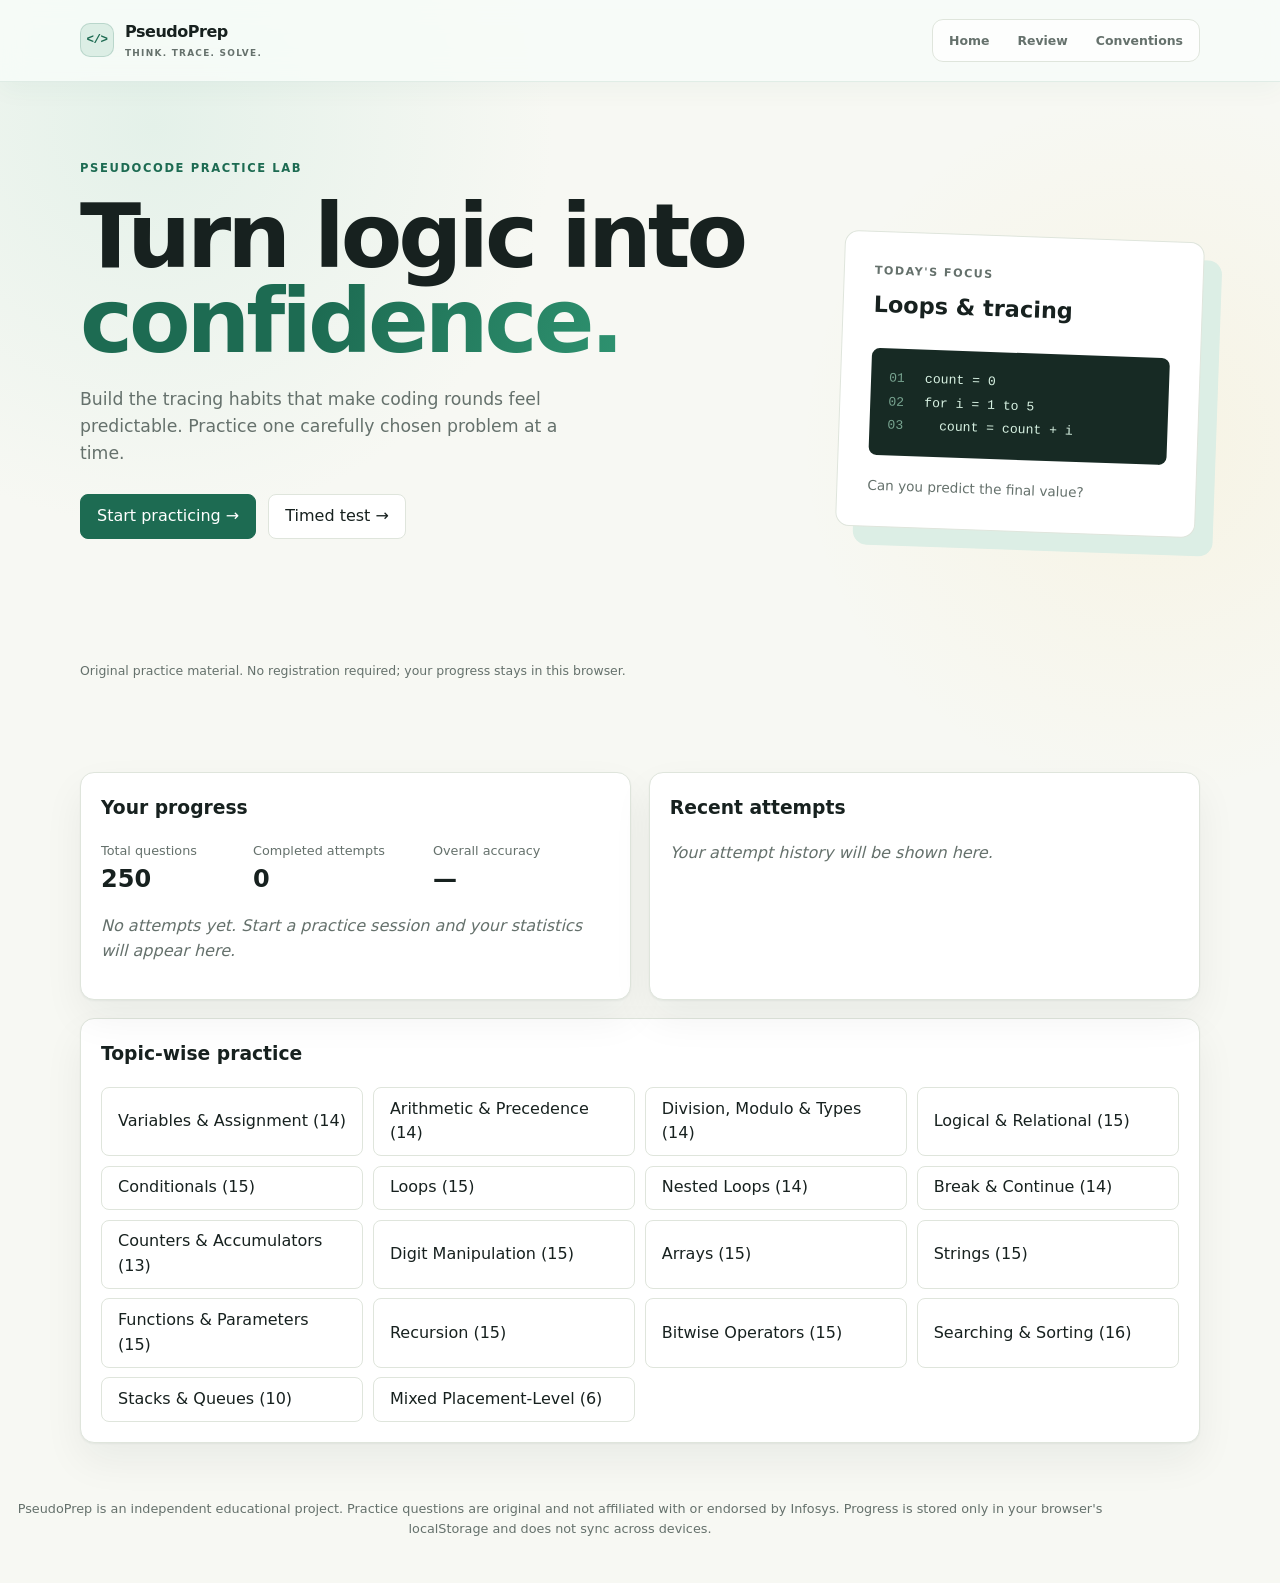
==== index.html @ f8f05172 "Add second 200-question bank Load the second bank alongside the original question set and validate b" ====
<!DOCTYPE html>
<html lang="en">
<head>
<meta charset="UTF-8">
<meta name="viewport" content="width=device-width, initial-scale=1.0">
<meta name="description" content="PseudoPrep — practise and trace pseudocode questions for placement assessments. Independent educational project, not affiliated with any company.">
<title>PseudoPrep — Think. Trace. Solve.</title>
<link rel="stylesheet" href="style.css">
</head>
<body>
<header class="site-header">
  <a class="brand" href="#" data-nav="home" aria-label="PseudoPrep home">
    <span class="brand-mark">&lt;/&gt;</span>
    <span>PseudoPrep<small>Think. Trace. Solve.</small></span>
  </a>
  <nav aria-label="Primary">
    <button class="btn ghost" data-nav="home">Home</button>
    <button class="btn ghost" data-nav="review">Review</button>
    <button class="btn ghost" data-nav="conventions">Conventions</button>
  </nav>
</header>

<main id="app">

  <!-- ================= HOME ================= -->
  <section id="view-home" class="view" aria-labelledby="home-heading">
    <h2 id="home-heading" class="visually-hidden">Dashboard</h2>
    <div class="hero">
      <div class="hero-copy">
        <p class="eyebrow">Pseudocode practice lab</p>
        <h2>Turn logic into<br><span>confidence.</span></h2>
        <p>Build the tracing habits that make coding rounds feel predictable. Practice one carefully chosen problem at a time.</p>
      </div>
      <div class="hero-actions">
        <button class="btn primary" data-action="go-setup" data-mode="practice">Start practicing <span aria-hidden="true">→</span></button>
        <button class="btn" data-action="go-setup" data-mode="timed">Timed test <span aria-hidden="true">→</span></button>
      </div>
      <div class="hero-card" aria-label="Today's practice summary">
        <span class="card-label">TODAY'S FOCUS</span>
        <strong>Loops &amp; tracing</strong>
        <pre><span>01</span> count = 0
<span>02</span> for i = 1 to 5
<span>03</span>   count = count + i</pre>
        <p>Can you predict the final value?</p>
      </div>
      <p class="disclaimer">Original practice material. No registration required; your progress stays in this browser.</p>
    </div>

    <div id="continueBox" class="card continue" hidden>
      <h3>Unfinished session</h3>
      <p id="continueInfo"></p>
      <div class="row">
        <button class="btn primary" data-action="continue-session">Continue</button>
        <button class="btn ghost danger" data-action="discard-session">Discard</button>
      </div>
    </div>

    <div class="grid-2">
      <div class="card">
        <h3>Your progress</h3>
        <dl class="stats" id="statsList">
          <div><dt>Total questions</dt><dd id="statTotal">—</dd></div>
          <div><dt>Completed attempts</dt><dd id="statAttempts">—</dd></div>
          <div><dt>Overall accuracy</dt><dd id="statAccuracy">—</dd></div>
        </dl>
        <div id="emptyStats" class="empty-note">
          <p>No attempts yet. Start a practice session and your statistics will appear here.</p>
        </div>
        <div id="weakTopicsBox" hidden>
          <h4>Weakest topics <span class="muted">(min. 3 answered)</span></h4>
          <ul id="weakTopics" class="weak-list"></ul>
        </div>
      </div>
      <div class="card">
        <h3>Recent attempts</h3>
        <ul id="historyList" class="history"></ul>
        <p id="emptyHistory" class="empty-note">Your attempt history will be shown here.</p>
        <button class="btn ghost danger" data-action="reset-progress" hidden id="resetBtn">Reset all progress…</button>
      </div>
    </div>

    <div class="card">
      <h3>Topic-wise practice</h3>
      <div id="topicGrid" class="topic-grid"></div>
    </div>
  </section>

  <!-- ================= SETUP ================= -->
  <section id="view-setup" class="view" aria-labelledby="setup-heading" hidden>
    <h2 id="setup-heading">Configure session</h2>
    <form id="setupForm" class="card setup-form" novalidate>
      <div class="field">
        <label for="cfgTopic">Topic</label>
        <select id="cfgTopic" multiple size="6" aria-describedby="topicHint"></select>
        <p id="topicHint" class="field-hint">Select one or more topics. Hold Ctrl (Windows) or Command (Mac) to select multiple.</p>
      </div>
      <div class="field">
        <label for="cfgDifficulty">Difficulty</label>
        <select id="cfgDifficulty">
          <option value="all">All levels</option>
          <option value="Beginner">Beginner</option>
          <option value="Intermediate">Intermediate</option>
          <option value="Advanced">Advanced</option>
        </select>
      </div>
      <div class="field">
        <label for="cfgMode">Mode</label>
        <select id="cfgMode">
          <option value="practice">Practice (untimed)</option>
          <option value="timed">Timed test</option>
        </select>
      </div>
      <fieldset class="field">
        <legend>Number of questions</legend>
        <div id="countRadios" class="radio-row"></div>
      </fieldset>
      <div class="field checkbox">
        <input type="checkbox" id="cfgRandomize" checked>
        <label for="cfgRandomize">Randomize question order</label>
      </div>
      <div class="field checkbox">
        <input type="checkbox" id="cfgNegative">
        <label for="cfgNegative">Negative marking (−0.25 per wrong answer)</label>
      </div>
      <p id="availableInfo" class="muted" aria-live="polite"></p>
      <p id="setupError" class="error-text" role="alert" hidden></p>
      <div class="row">
        <button type="submit" class="btn primary">Start session</button>
        <button type="button" class="btn ghost" data-nav="home">Cancel</button>
      </div>
    </form>
  </section>

  <!-- ================= QUIZ ================= -->
  <section id="view-quiz" class="view" aria-labelledby="quiz-heading" hidden>
    <div class="quiz-head">
      <h2 id="quiz-heading">Question <span id="qNum">1</span> of <span id="qTotal">—</span></h2>
      <p id="quizMeta" class="muted"></p>
      <div class="progress" role="progressbar" aria-labelledby="progressLabel" aria-valuemin="0" aria-valuemax="100" aria-valuenow="0" id="progressBar">
        <span id="progressLabel" class="visually-hidden">Questions answered</span>
        <div class="progress-fill" id="progressFill"></div>
      </div>
    </div>

    <div class="quiz-layout">
      <div class="quiz-main card">
        <div class="q-top">
          <span class="chip" id="qDifficulty"></span>
          <span class="chip ghost-chip" id="qTopic"></span>
          <button class="btn ghost small" id="markBtn" aria-pressed="false">☆ Mark for review</button>
          <button class="btn ghost small" id="bookmarkBtn" aria-pressed="false">Bookmark</button>
        </div>
        <p id="qPrompt" class="q-prompt"></p>
        <pre id="qCode" class="code" tabindex="0" aria-label="Pseudocode (scrollable)"></pre>
        <fieldset>
          <legend class="visually-hidden">Answer options</legend>
          <div id="options" class="options"></div>
        </fieldset>
        <div class="q-actions">
          <button class="btn ghost" id="prevBtn">← Previous</button>
          <button class="btn ghost" id="clearBtn">Clear answer</button>
          <button class="btn" id="nextBtn">Next →</button>
        </div>
      </div>
      <aside class="quiz-side card" aria-label="Question navigation">
        <h3>Questions</h3>
        <div id="palette" class="palette"></div>
        <div class="palette-legend">
          <span><i class="dot answered"></i>Answered</span>
          <span><i class="dot unanswered"></i>Unanswered</span>
          <span><i class="dot marked"></i>Marked</span>
          <span><i class="dot current"></i>Current</span>
        </div>
        <p id="timerBox" class="timer" aria-live="off" hidden>Time left: <strong id="timerText">--:--</strong></p>
        <button class="btn primary wide" id="submitBtn">Submit test</button>
      </aside>
    </div>
  </section>

  <!-- ================= RESULTS ================= -->
  <section id="view-results" class="view" aria-labelledby="results-heading" hidden>
    <h2 id="results-heading">Results</h2>
    <div id="resultsSummary" class="stat-cards"></div>
    <div class="grid-2">
      <div class="card"><h3>Topic-wise performance</h3><ul id="topicPerf" class="perf"></ul></div>
      <div class="card"><h3>Difficulty-wise performance</h3><ul id="diffPerf" class="perf"></ul></div>
    </div>
    <h3>Question-by-question review</h3>
    <div id="resultsReview"></div>
    <div class="row">
      <button class="btn primary" id="retryIncorrectBtn">Retry incorrect questions</button>
      <button class="btn" data-action="go-setup" data-mode="practice">Start a new test</button>
      <button class="btn ghost" data-nav="home">Back to dashboard</button>
    </div>
  </section>

  <!-- ================= REVIEW ================= -->
  <section id="view-review" class="view" aria-labelledby="review-heading" hidden>
    <h2 id="review-heading">Review &amp; Revision</h2>
    <form class="card review-filters" id="reviewFilters">
      <div class="field">
        <label for="rvTopic">Topic</label>
        <select id="rvTopic"></select>
      </div>
      <div class="field">
        <label for="rvDifficulty">Difficulty</label>
        <select id="rvDifficulty">
          <option value="all">All levels</option>
          <option value="Beginner">Beginner</option>
          <option value="Intermediate">Intermediate</option>
          <option value="Advanced">Advanced</option>
        </select>
      </div>
      <div class="field">
        <label for="rvCategory">Show</label>
        <select id="rvCategory">
          <option value="all">All questions</option>
          <option value="incorrect">Previously incorrect</option>
          <option value="bookmarked">Bookmarked</option>
          <option value="mastered">Mastered</option>
          <option value="unmastered">Not yet mastered</option>
        </select>
      </div>
    </form>
    <p id="reviewCount" class="muted" aria-live="polite"></p>
    <div id="reviewList"></div>
    <button class="btn primary" id="practiseIncorrectBtn">Practise previously incorrect questions</button>
  </section>

  <!-- ================= CONVENTIONS ================= -->
  <section id="view-conventions" class="view" aria-labelledby="conv-heading" hidden>
    <h2 id="conv-heading">Pseudocode conventions used on this site</h2>
    <div class="card conv-list">
      <ul>
        <li>Statements execute in order; assignments happen when reached.</li>
        <li><code>FOR i = a TO b</code> is <strong>inclusive</strong> of both <code>a</code> and <code>b</code>, stepping by 1. <code>STEP -1</code> steps down by 1.</li>
        <li><code>/</code> between integers is <strong>integer division truncating toward zero</strong> (e.g. <code>7 / 2 = 3</code>).</li>
        <li><code>MOD</code> is the remainder after integer division (e.g. <code>17 MOD 5 = 2</code>); questions using negatives state the convention in the prompt.</li>
        <li><code>AND</code>, <code>OR</code>, <code>NOT</code> follow standard Boolean logic and <strong>short-circuit</strong>: the right side is not evaluated if the left side already decides the result.</li>
        <li><code>BREAK</code> exits the innermost loop; <code>CONTINUE</code> jumps to the next iteration of the innermost loop.</li>
        <li>Arrays and strings are <strong>0-indexed</strong> unless the question explicitly says otherwise.</li>
        <li>Functions receive arguments <strong>by value</strong> (changes to parameters don't affect the caller's variables) and return a single value via <code>RETURN</code>.</li>
        <li>Recursion questions always show the base case explicitly.</li>
        <li><code>PRINT x</code> outputs the value of x; multiple prints appear in output order.</li>
      </ul>
      <p class="muted">Students trace the pseudocode manually — this site does not execute pseudocode. All questions are original practice material and are not affiliated with or endorsed by Infosys.</p>
    </div>
  </section>
</main>

<footer class="site-footer">
  <p>PseudoPrep is an independent educational project. Practice questions are original and not affiliated with or endorsed by Infosys. Progress is stored only in your browser's localStorage and does not sync across devices.</p>
</footer>

<!-- Confirm submit dialog -->
<dialog id="submitDialog" aria-labelledby="submitDialogTitle">
  <h2 id="submitDialogTitle">Submit test?</h2>
  <p id="submitDialogInfo"></p>
  <div class="row dialog-actions">
    <button class="btn primary" id="confirmSubmitBtn">Submit</button>
    <button class="btn ghost" id="cancelSubmitBtn">Keep working</button>
  </div>
</dialog>

<!-- Reset progress dialog -->
<dialog id="resetDialog" aria-labelledby="resetDialogTitle">
  <h2 id="resetDialogTitle">Reset all progress?</h2>
  <p>This deletes attempt history, bookmarks, mastered questions and any saved session. It cannot be undone.</p>
  <div class="row dialog-actions">
    <button class="btn danger" id="confirmResetBtn">Delete everything</button>
    <button class="btn ghost" id="cancelResetBtn">Cancel</button>
  </div>
</dialog>

<div id="toast" class="toast" role="status" aria-live="polite" hidden></div>

<script src="questions.js"></script>
<script src="questions2.js"></script>
<script src="script.js"></script>
</body>
</html>
---- style.css ----
/* ============ PseudoPrep styles ============ */
:root {
  --bg: #f6f7fb;
  --surface: #ffffff;
  --text: #17233d;          /* deep navy */
  --text-muted: #5a6478;
  --border: #e2e5ee;
  --accent: #3b4fc0;        /* restrained indigo */
  --accent-strong: #2f3ea3;
  --accent-soft: #eceffb;
  --correct: #1a7f4e;
  --correct-bg: #e6f4ec;
  --incorrect: #b3323c;
  --incorrect-bg: #fbebeb;
  --marked: #a3690a;
  --marked-bg: #fdf3e0;
  --code-bg: #f1f3f9;
  --shadow: 0 1px 2px rgba(23,35,61,.06), 0 8px 24px rgba(23,35,61,.05);
  --radius: 12px;
}
[data-theme="dark"] {
  --bg: #12151d;
  --surface: #1b202c;
  --text: #e6e9f2;
  --text-muted: #9aa3b8;
  --border: #2c3345;
  --accent: #8d9cf0;
  --accent-strong: #aab6f5;
  --accent-soft: #252d42;
  --correct: #5ecb93;
  --correct-bg: #1c3028;
  --incorrect: #ef8b93;
  --incorrect-bg: #37222a;
  --marked: #e0b25e;
  --marked-bg: #33291a;
  --code-bg: #171c28;
  --shadow: 0 1px 2px rgba(0,0,0,.4), 0 8px 24px rgba(0,0,0,.3);
}

* { box-sizing: border-box; }
html { scroll-behavior: smooth; }
body {
  margin: 0;
  font-family: system-ui, -apple-system, "Segoe UI", Roboto, Helvetica, Arial, sans-serif;
  background: var(--bg);
  color: var(--text);
  line-height: 1.55;
  -webkit-font-smoothing: antialiased;
}

/* ---------- header ---------- */
.site-header {
  display: flex; flex-wrap: wrap; gap: .75rem;
  align-items: center; justify-content: space-between;
  padding: .9rem 1.25rem;
  background: var(--surface);
  border-bottom: 1px solid var(--border);
  position: sticky; top: 0; z-index: 10;
}
.brand { display: flex; align-items: center; gap: .6rem; }
.brand h1 { font-size: 1.15rem; margin: 0; letter-spacing: .2px; }
.tagline { margin: 0; font-size: .75rem; color: var(--text-muted); letter-spacing: .12em; text-transform: uppercase; }
.site-header nav { display: flex; gap: .4rem; flex-wrap: wrap; }

/* ---------- layout ---------- */
#app { max-width: 1060px; margin: 0 auto; padding: 1.25rem; }
.card {
  background: var(--surface);
  border: 1px solid var(--border);
  border-radius: var(--radius);
  box-shadow: var(--shadow);
  padding: 1.25rem;
  margin-bottom: 1.1rem;
}
.card h3 { margin-top: 0; }
.grid-2 { display: grid; grid-template-columns: 1fr 1fr; gap: 1.1rem; }
.row { display: flex; gap: .6rem; flex-wrap: wrap; margin-top: .75rem; }

/* ---------- buttons ---------- */
.btn {
  font: inherit; cursor: pointer;
  padding: .55rem 1rem;
  border-radius: 9px;
  border: 1px solid var(--border);
  background: var(--surface);
  color: var(--text);
  transition: background .15s, border-color .15s;
}
.btn:hover { border-color: var(--accent); }
.btn.primary { background: var(--accent); border-color: var(--accent); color: #fff; }
.btn.primary:hover { background: var(--accent-strong); }
[data-theme="dark"] .btn.primary { color: #10131c; }
.btn.ghost { background: transparent; }
.btn.danger { color: var(--incorrect); border-color: var(--incorrect); }
.btn.small { padding: .3rem .6rem; font-size: .82rem; }
.btn.wide { width: 100%; margin-top: .75rem; }
.btn[aria-pressed="true"] { background: var(--accent-soft); border-color: var(--accent); color: var(--accent-strong); }
[data-theme="dark"] .btn[aria-pressed="true"] { color: var(--accent); }

:is(a, button, input, select, [tabindex]):focus-visible {
  outline: 3px solid var(--accent);
  outline-offset: 2px;
}

/* ---------- hero / home ---------- */
.hero h2 { margin-top: 0; font-size: 1.5rem; }
.hero-actions { display: flex; gap: .6rem; flex-wrap: wrap; margin-top: .9rem; }
.disclaimer { font-size: .8rem; color: var(--text-muted); margin-bottom: 0; }
.continue { border-left: 4px solid var(--accent); }
.stats { display: flex; gap: 1.5rem; margin: .6rem 0 0; flex-wrap: wrap; }
.stats div { min-width: 8rem; }
.stats dt { font-size: .8rem; color: var(--text-muted); }
.stats dd { margin: 0; font-size: 1.5rem; font-weight: 700; }
.empty-note { color: var(--text-muted); font-style: italic; }
.weak-list, .history { list-style: none; padding: 0; margin: .5rem 0 0; }
.weak-list li, .history li {
  display: flex; justify-content: space-between; gap: .75rem;
  padding: .45rem 0; border-bottom: 1px dashed var(--border); font-size: .92rem;
}
.history li:last-child { border-bottom: 0; }
.topic-grid { display: grid; grid-template-columns: repeat(auto-fill, minmax(210px, 1fr)); gap: .6rem; }
.topic-btn { text-align: left; }

/* ---------- setup ---------- */
.setup-form .field { margin-bottom: 1rem; }
.setup-form label, .setup-form legend { font-weight: 600; display: block; margin-bottom: .3rem; }
.setup-form select, .setup-form input[type="checkbox"] { font: inherit; }
.setup-form select { width: 100%; max-width: 340px; padding: .5rem; border-radius: 8px; border: 1px solid var(--border); background: var(--surface); color: var(--text); }
.setup-form select[multiple] {
  min-height: 10rem;
  max-width: 520px;
  padding: .35rem;
  color-scheme: light;
  accent-color: var(--accent);
}
.setup-form select[multiple] option {
  padding: .35rem .45rem;
  border-radius: 5px;
  color: var(--text);
  background: var(--surface);
}
.setup-form select[multiple] option:checked {
  color: var(--accent-strong) !important;
  background: var(--accent-soft) !important;
}
.field-hint {
  max-width: 520px;
  margin: .35rem 0 0;
  color: var(--text-muted);
  font-size: .78rem;
}
.radio-row { display: flex; gap: 1rem; flex-wrap: wrap; }
.radio-row label { font-weight: 400; display: inline-flex; align-items: center; gap: .35rem; margin: 0; }
.checkbox label { font-weight: 400; display: inline-flex; gap: .45rem; align-items: center; margin: 0; }
fieldset.field { border: 1px solid var(--border); border-radius: 9px; padding: .75rem 1rem; margin: 0 0 1rem; }
.error-text { color: var(--incorrect); font-weight: 600; }

/* ---------- quiz ---------- */
.quiz-head h2 { margin: 0 0 .2rem; }
.progress { height: 8px; background: var(--code-bg); border-radius: 99px; overflow: hidden; margin-top: .6rem; border: 1px solid var(--border); }
.progress-fill { height: 100%; width: 0%; background: var(--accent); transition: width .25s; }
.quiz-layout { display: grid; grid-template-columns: 1fr 250px; gap: 1.1rem; align-items: start; }
.q-top { display: flex; gap: .5rem; align-items: center; flex-wrap: wrap; margin-bottom: .6rem; }
.chip { font-size: .78rem; font-weight: 600; padding: .18rem .6rem; border-radius: 99px; background: var(--accent-soft); color: var(--accent-strong); }
[data-theme="dark"] .chip { color: var(--accent); }
.ghost-chip { background: transparent; border: 1px solid var(--border); color: var(--text-muted); }
.q-top .btn { margin-left: auto; }
.q-prompt { font-size: 1.05rem; font-weight: 600; margin: .4rem 0 .8rem; }
.code {
  font-family: ui-monospace, "SF Mono", Consolas, "Liberation Mono", Menlo, monospace;
  font-size: .92rem; line-height: 1.6;
  background: var(--code-bg);
  border: 1px solid var(--border);
  border-radius: 9px;
  padding: 1rem 1.1rem;
  overflow-x: auto;
  max-height: 320px;
  white-space: pre;
  margin: 0 0 1rem;
}
.options { display: grid; gap: .5rem; }
.option {
  display: flex; align-items: center; gap: .6rem;
  padding: .65rem .85rem;
  border: 1px solid var(--border); border-radius: 9px;
  cursor: pointer; transition: background .12s, border-color .12s;
}
.option:hover { border-color: var(--accent); }
.option.selected { background: var(--accent-soft); border-color: var(--accent); }
.option .key { font-weight: 700; color: var(--accent); min-width: 1.2rem; font-family: ui-monospace, Consolas, monospace; }
.q-actions { display: flex; justify-content: space-between; gap: .5rem; flex-wrap: wrap; margin-top: 1.1rem; }
.palette { display: grid; grid-template-columns: repeat(auto-fill, minmax(2.3rem, 1fr)); gap: .4rem; }
.palette button {
  font: inherit; font-weight: 600; cursor: pointer;
  padding: .45rem 0; border-radius: 8px;
  border: 1px solid var(--border); background: var(--surface); color: var(--text);
}
.palette button.answered { background: var(--correct-bg); border-color: var(--correct); color: var(--correct); }
.palette button.marked { background: var(--marked-bg); border-color: var(--marked); color: var(--marked); }
.palette button.current { outline: 3px solid var(--accent); outline-offset: 1px; }
.palette-legend { display: flex; gap: .8rem; font-size: .75rem; color: var(--text-muted); margin-top: .6rem; flex-wrap: wrap; }
.dot { display: inline-block; width: .7em; height: .7em; border-radius: 50%; margin-right: .25em; }
.dot.answered { background: var(--correct); }
.dot.marked { background: var(--marked); }
.dot.current { background: var(--accent); }
.dot.unanswered { background: var(--incorrect); }
.timer { font-size: 1.05rem; margin: .9rem 0 0; }
.timer.urgent { color: var(--incorrect); font-weight: 700; }

/* feedback states (review lists) */
.flag-correct { border-left: 4px solid var(--correct); }
.flag-incorrect { border-left: 4px solid var(--incorrect); }
.flag-skipped { border-left: 4px solid var(--text-muted); }
.opt-correct { background: var(--correct-bg); border-color: var(--correct); font-weight: 600; }
.opt-wrong { background: var(--incorrect-bg); border-color: var(--incorrect); }
.badge { font-size: .72rem; font-weight: 700; letter-spacing: .06em; text-transform: uppercase; padding: .12rem .5rem; border-radius: 99px; }
.badge.ok { background: var(--correct-bg); color: var(--correct); }
.badge.no { background: var(--incorrect-bg); color: var(--incorrect); }
.badge.skip { background: var(--code-bg); color: var(--text-muted); }
.review-item { margin-bottom: 1rem; }
.review-item .explanation { background: var(--accent-soft); border-radius: 8px; padding: .7rem .9rem; font-size: .92rem; margin: .6rem 0 0; }
.review-item .row { margin-top: .5rem; }
.review-options { display: grid; gap: .4rem; margin-top: .6rem; }
.review-options .option { cursor: default; }
.review-options .option:hover {
  border-color: var(--border);
  background: var(--surface);
}
.review-options .option.opt-correct:hover {
  background: var(--correct-bg);
  border-color: var(--correct);
}
.review-options .option.opt-wrong:hover {
  background: var(--incorrect-bg);
  border-color: var(--incorrect);
}
#view-results .review-options .option {
  pointer-events: none;
  transition: none;
}

/* ---------- results ---------- */
.stat-cards { display: grid; grid-template-columns: repeat(auto-fit, minmax(140px, 1fr)); gap: .8rem; margin-bottom: 1.1rem; }
.stat-cards .card { margin: 0; text-align: center; }
.stat-cards .num { font-size: 1.7rem; font-weight: 700; }
.stat-cards .lbl { font-size: .8rem; color: var(--text-muted); }
.perf { list-style: none; padding: 0; margin: 0; }
.perf li { display: flex; justify-content: space-between; gap: 1rem; padding: .4rem 0; border-bottom: 1px dashed var(--border); font-size: .92rem; }
.perf li:last-child { border-bottom: 0; }

/* ---------- review ---------- */
.review-filters { display: grid; grid-template-columns: repeat(auto-fit, minmax(180px, 1fr)); gap: .9rem; }
.review-filters label { display: block; font-weight: 600; margin-bottom: .25rem; }
.review-filters select { width: 100%; padding: .45rem; border-radius: 8px; border: 1px solid var(--border); background: var(--surface); color: var(--text); }

/* ---------- conventions ---------- */
.conv-list code {
  color: var(--accent-strong);
  background: var(--accent-soft);
  border: 1px solid rgba(29, 107, 82, .12);
  padding: .08rem .38rem;
  border-radius: 5px;
  font: 700 .86em/1.4 ui-monospace, Consolas, monospace;
  white-space: nowrap;
}

/* ---------- dialog / toast ---------- */
dialog {
  border: 1px solid var(--border); border-radius: var(--radius);
  background: var(--surface); color: var(--text);
  box-shadow: var(--shadow); padding: 1.4rem; max-width: 420px; width: 90%;
}
dialog::backdrop { background: rgba(10,14,25,.45); }
.dialog-actions { justify-content: flex-end; }
.toast {
  position: fixed; bottom: 1.2rem; left: 50%; transform: translateX(-50%);
  background: var(--text); color: var(--bg);
  padding: .55rem 1.1rem; border-radius: 99px;
  font-size: .9rem; z-index: 50; box-shadow: var(--shadow);
}

/* ---------- footer / misc ---------- */
.site-footer { text-align: center; font-size: .8rem; color: var(--text-muted); padding: 1.5rem 1rem 2rem; }
.muted { color: var(--text-muted); font-size: .9rem; }
.visually-hidden {
  position: absolute; width: 1px; height: 1px;
  margin: -1px; padding: 0; overflow: hidden;
  clip: rect(0 0 0 0); white-space: nowrap; border: 0;
}

/* ---------- responsive ---------- */
@media (max-width: 820px) {
  .grid-2, .quiz-layout { grid-template-columns: 1fr; }
  .stats { gap: 1rem; }
}
@media (max-width: 480px) {
  #app { padding: .8rem; }
  .card { padding: .95rem; }
  .site-header nav { width: 100%; }
  .q-actions .btn, .hero-actions .btn { flex: 1 1 auto; }
}

/* ---------- PseudoPrep editorial skin ---------- */
:root {
  --bg: #f7f8f3;
  --surface: #ffffff;
  --text: #17211f;
  --text-muted: #65716c;
  --border: #dfe5dc;
  --accent: #1d6b52;
  --accent-strong: #124a39;
  --accent-soft: #dceee5;
  --correct: #1d6b52;
  --correct-bg: #e4f2e9;
  --incorrect: #b44d40;
  --incorrect-bg: #fbe9e5;
  --marked: #9a6a13;
  --marked-bg: #fff4d9;
  --code-bg: #172a24;
  --shadow: 0 1px 2px rgba(23,33,31,.05), 0 18px 40px rgba(23,33,31,.06);
  --radius: 14px;
}
[data-theme="dark"] {
  --bg: #14201c;
  --surface: #1d2b26;
  --text: #edf5ef;
  --text-muted: #a7b8ad;
  --border: #34483e;
  --accent: #83c9a8;
  --accent-strong: #a9e0c4;
  --accent-soft: #29463a;
  --code-bg: #0e1c17;
  --shadow: 0 18px 40px rgba(0,0,0,.2);
}
body {
  background:
    radial-gradient(circle at 12% 8%, rgba(220,238,229,.7), transparent 25rem),
    radial-gradient(circle at 90% 28%, rgba(245,201,93,.1), transparent 22rem),
    var(--bg);
}
.site-header {
  width: min(1120px, calc(100% - 40px));
  margin: auto;
  padding: 28px 0;
  background: transparent;
  border-bottom: 0;
  position: static;
}
.brand-mark { color: var(--accent); }
.brand small {
  display: block;
  color: var(--text-muted);
  font-size: .65rem;
  font-weight: 500;
  letter-spacing: .08em;
  text-transform: uppercase;
}
.site-header nav { gap: 24px; }
.site-header nav .btn { border: 0; padding: 6px 0; background: transparent; color: var(--text-muted); }
.site-header nav .btn:hover, .site-header nav .btn[aria-pressed="true"] { color: var(--accent); }
#app { width: min(1120px, calc(100% - 40px)); max-width: none; padding: 0; }
.hero {
  display: grid;
  grid-template-columns: minmax(0, 1fr) 360px;
  gap: 70px;
  align-items: center;
  padding: 78px 0 92px;
  margin-bottom: 0;
  background: transparent;
  border: 0;
  box-shadow: none;
}
.hero-copy { grid-column: 1; }
.eyebrow { margin: 0 0 16px; color: var(--accent); font-size: .72rem; font-weight: 800; letter-spacing: .14em; text-transform: uppercase; }
.hero h2 { margin: 0 0 22px; font-size: clamp(3.2rem, 7vw, 6rem); line-height: .95; letter-spacing: -.08em; }
.hero h2 span { color: var(--accent); }
.hero-copy > p:not(.eyebrow) { max-width: 500px; margin: 0; color: var(--text-muted); font-size: 1.08rem; }
.hero-actions { grid-column: 1; display: flex; gap: 12px; margin: -42px 0 0; }
.hero-actions .btn { border-radius: 8px; }
.hero-card {
  grid-column: 2;
  grid-row: 1 / span 3;
  padding: 30px;
  border: 1px solid var(--border);
  border-radius: var(--radius);
  background: var(--surface);
  box-shadow: 18px 18px 0 var(--accent-soft);
  transform: rotate(2deg);
}
.card-label { display: block; margin-bottom: 8px; color: var(--text-muted); font-size: .7rem; font-weight: 800; letter-spacing: .13em; }
.hero-card strong { display: block; margin-bottom: 26px; font-size: 1.4rem; }
.hero-card pre { margin: 0; padding: 18px; border-radius: 8px; color: #d8f2e3; background: var(--code-bg); font: .82rem/1.8 ui-monospace, Consolas, monospace; white-space: pre-wrap; }
.hero-card pre span { display: inline-block; width: 28px; color: #78a490; }
.hero-card p { margin: 20px 0 0; color: var(--text-muted); font-size: .85rem; }
.disclaimer { grid-column: 1 / -1; margin: -18px 0 0; color: var(--text-muted); font-size: .78rem; }
.card { border-color: var(--border); box-shadow: var(--shadow); }
.stats { gap: 0; }
.stats div { padding: 0 24px; }
.stats div:first-child { padding-left: 0; }
.topic-grid { grid-template-columns: repeat(auto-fill, minmax(220px, 1fr)); }
.btn { border-radius: 8px; }
.btn.primary { background: var(--accent); border-color: var(--accent); }
.btn.primary:hover { background: var(--accent-strong); border-color: var(--accent-strong); }
.code { color: #d8f2e3; background: var(--code-bg); border-color: var(--code-bg); }
.option:hover, .option.selected { border-color: var(--accent); background: var(--accent-soft); }
.progress-fill { background: var(--accent); }
.chip { background: var(--accent-soft); color: var(--accent-strong); }
.site-footer { width: min(1120px, calc(100% - 40px)); padding-top: 26px; }

/* Clear palette states: unanswered is urgent red, current is a cool focus blue. */
.palette button {
  background: var(--surface);
  border-color: var(--border);
  color: var(--text);
}
.palette button.answered {
  background: var(--correct-bg);
  border-color: var(--correct);
  color: var(--correct);
}
.palette button.marked {
  background: var(--marked-bg);
  border-color: var(--marked);
  color: var(--marked);
}
.palette button.current {
  outline: 3px solid #3b82c4;
  outline-offset: 2px;
  box-shadow: 0 0 0 1px rgba(59, 130, 196, .2);
}
.palette button.unanswered {
  background: var(--incorrect-bg);
  border-color: var(--incorrect);
  color: var(--incorrect);
}
@media (max-width: 820px) {
  .hero { grid-template-columns: 1fr; gap: 38px; padding: 52px 0 68px; }
  .hero-copy, .hero-actions, .hero-card, .disclaimer { grid-column: 1; }
  .hero-card { grid-row: auto; transform: none; max-width: 390px; }
  .hero-actions { margin: -15px 0 0; }
}
@media (prefers-reduced-motion: reduce) {
  .hero-card { transform: none; }
}

@media (prefers-reduced-motion: reduce) {
  *, *::before, *::after {
    animation-duration: .01ms !important;
    transition-duration: .01ms !important;
    scroll-behavior: auto !important;
  }
}

/* ---------- reference header treatment ---------- */
.site-header {
  width: 100%;
  min-height: 82px;
  padding: 18px max(24px, calc((100% - 1120px) / 2));
  justify-content: flex-start;
  background: rgba(247, 252, 248, .86);
  border-bottom: 1px solid rgba(29, 107, 82, .1);
  box-shadow: 0 8px 24px rgba(29, 107, 82, .04);
  backdrop-filter: blur(14px);
}
.brand {
  gap: 11px;
  color: var(--text);
  font-family: inherit;
  font-size: 1rem;
  font-weight: 800;
  letter-spacing: -.03em;
  text-decoration: none;
  transition: opacity .2s ease, transform .2s ease;
}
.brand:hover {
  color: var(--text);
  opacity: .82;
  transform: translateY(-1px);
}
.brand-mark {
  display: inline-grid;
  width: 34px;
  height: 34px;
  place-items: center;
  border: 1px solid rgba(29, 107, 82, .18);
  border-radius: 10px;
  color: var(--accent);
  background: var(--accent-soft);
  font-family: ui-monospace, Consolas, monospace;
  font-size: .78rem;
  font-weight: 800;
  text-decoration: none;
}
.brand small {
  margin-top: 2px;
  color: var(--text-muted);
  font-family: inherit;
  font-size: .56rem;
  font-weight: 700;
  letter-spacing: .14em;
  text-transform: uppercase;
}
.site-header nav {
  margin-left: auto;
  gap: 4px;
  padding: 4px;
  border: 1px solid var(--border);
  border-radius: 11px;
  background: rgba(255, 255, 255, .65);
}
.site-header nav .btn {
  padding: 7px 12px;
  border-radius: 7px;
  color: var(--text-muted);
  font-size: .78rem;
  font-weight: 700;
}
.site-header nav .btn:hover {
  color: var(--accent);
  background: var(--accent-soft);
}

/* Final interaction polish */
.hero h2 {
  position: relative;
  letter-spacing: -.045em;
  cursor: default;
  isolation: isolate;
}
.hero h2:hover {
  letter-spacing: -.04em;
}
.hero h2::after {
  content: "";
  position: absolute;
  left: .06em;
  bottom: -.12em;
  width: 1.7em;
  height: .07em;
  border-radius: 99px;
  background: linear-gradient(90deg, var(--accent), #e4b74e, transparent);
  opacity: 0;
  transform: translateX(-12px) scaleX(.55);
  transform-origin: left;
  transition: opacity .3s ease, transform .35s ease;
  z-index: -1;
}
.hero h2 span {
  display: inline-block;
  min-width: 8.7ch;
  cursor: crosshair;
  background: linear-gradient(110deg, var(--accent) 20%, #2f9471 48%, var(--accent) 76%);
  background-size: 220% 100%;
  background-clip: text;
  -webkit-background-clip: text;
  -webkit-text-fill-color: transparent;
  transition: transform .35s cubic-bezier(.2, .8, .2, 1), filter .35s ease;
}
.hero h2:hover::after {
  opacity: 1;
  transform: translateX(0) scaleX(1);
}
.hero h2:hover span {
  transform: translateX(.14em);
  filter: drop-shadow(0 9px 14px rgba(29, 107, 82, .18));
  animation: heading-shimmer 1.4s ease both;
}
@keyframes heading-shimmer {
  from { background-position: 100% 0; }
  to { background-position: 0 0; }
}
.btn {
  transition: transform .2s ease, box-shadow .2s ease, background-color .2s ease,
    border-color .2s ease, color .2s ease;
}
.btn:hover {
  transform: translateY(-2px);
  box-shadow: 0 8px 18px rgba(29, 107, 82, .12);
}
.btn.primary:hover {
  box-shadow: 0 10px 22px rgba(29, 107, 82, .24);
}
.site-header nav .btn:hover {
  transform: translateY(-1px);
  box-shadow: none;
}
.card {
  transition: transform .25s ease, box-shadow .25s ease, border-color .25s ease;
}
.card:hover {
  border-color: rgba(29, 107, 82, .24);
  box-shadow: 0 4px 8px rgba(23, 33, 31, .04), 0 22px 44px rgba(23, 33, 31, .1);
}
.hero-card:hover {
  transform: rotate(1deg) translateY(-4px);
  box-shadow: 18px 22px 0 var(--accent-soft), 0 22px 44px rgba(23, 33, 31, .1);
}
.topic-btn {
  transition: transform .2s ease, box-shadow .2s ease, border-color .2s ease,
    background-color .2s ease;
}
.topic-btn:hover {
  transform: translateY(-3px);
  border-color: var(--accent);
  background: var(--accent-soft);
  box-shadow: 0 10px 20px rgba(29, 107, 82, .1);
}
.option:not(.review-options .option):hover {
  transform: translateX(3px);
  box-shadow: 0 6px 14px rgba(29, 107, 82, .08);
}
.palette button {
  transition: transform .18s ease, box-shadow .18s ease, border-color .18s ease;
}
.palette button:hover {
  transform: translateY(-2px);
  box-shadow: 0 5px 12px rgba(29, 107, 82, .12);
}
@media (prefers-reduced-motion: reduce) {
  .hero-card:hover,
  .card:hover,
  .btn:hover,
  .topic-btn:hover,
  .option:not(.review-options .option):hover,
  .palette button:hover {
    transform: none;
  }
  .hero h2:hover {
    letter-spacing: -.045em;
  }
  .hero h2:hover span {
    transform: none;
    animation: none;
  }
}
@media (max-width: 560px) {
  .site-header {
    min-height: 72px;
    padding: 14px 18px;
  }
  .site-header nav {
    gap: 0;
  }
  .site-header nav .btn {
    padding-inline: 8px;
    font-size: .7rem;
  }
}
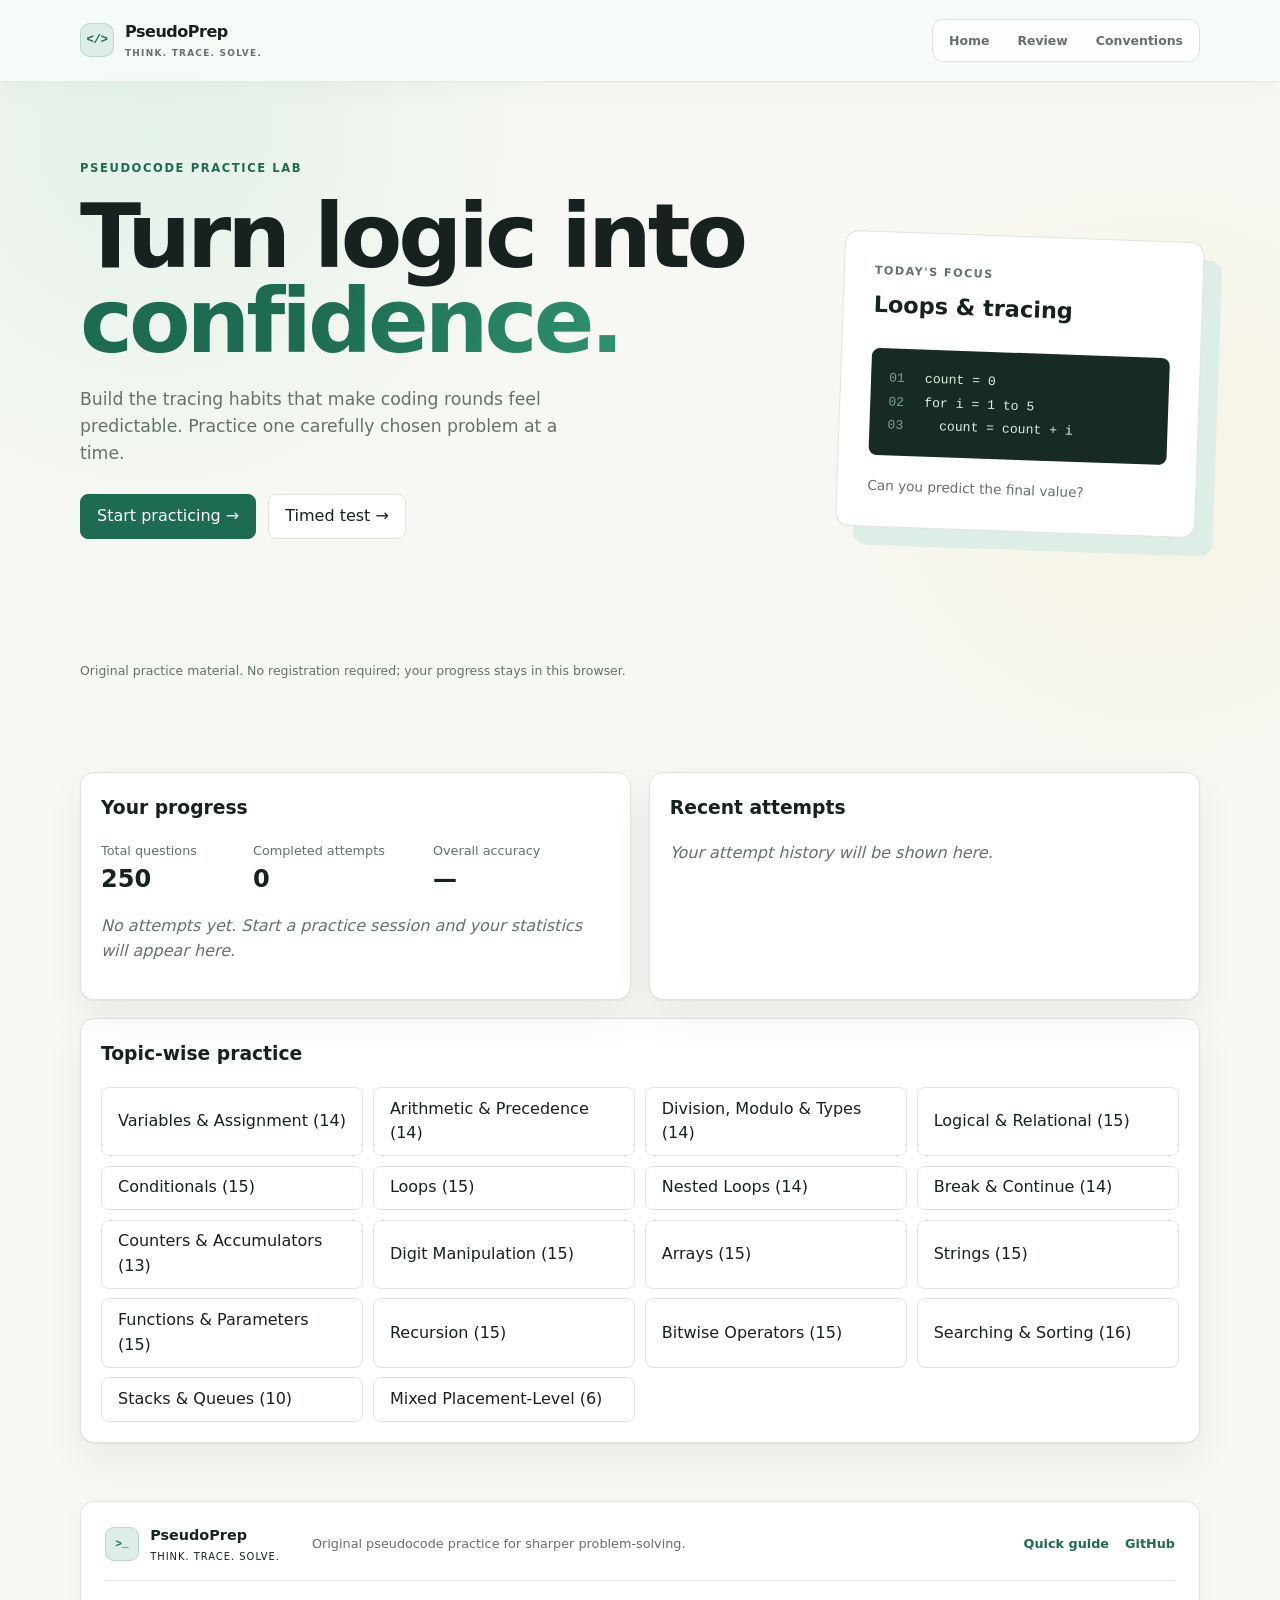
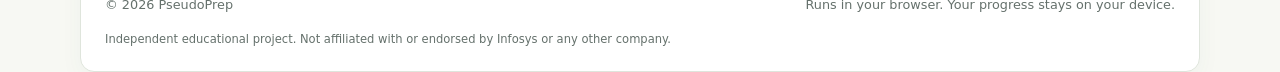
==== commit fcd6dfc8: "Design a structured site footer Add responsive branding, project links, privacy messaging, and an or" ====
--- a/index.html
+++ b/index.html
@@ -249,7 +249,25 @@
 </main>
 
 <footer class="site-footer">
-  <p>PseudoPrep is an independent educational project. Practice questions are original and not affiliated with or endorsed by Infosys. Progress is stored only in your browser's localStorage and does not sync across devices.</p>
+  <div class="site-footer-inner">
+    <div class="footer-brand">
+      <span class="footer-mark" aria-hidden="true">&gt;_</span>
+      <div>
+        <strong>PseudoPrep</strong>
+        <span>Think. Trace. Solve.</span>
+      </div>
+    </div>
+    <p class="footer-note">Original pseudocode practice for sharper problem-solving.</p>
+    <nav class="footer-links" aria-label="Footer links">
+      <a href="#guide">Quick guide</a>
+      <a href="https://github.com/arya-dev2005/pseudoprep" target="_blank" rel="noopener noreferrer">GitHub</a>
+    </nav>
+    <div class="footer-bottom">
+      <span>© 2026 PseudoPrep</span>
+      <span>Runs in your browser. Your progress stays on your device.</span>
+    </div>
+    <p class="footer-disclaimer">Independent educational project. Not affiliated with or endorsed by Infosys or any other company.</p>
+  </div>
 </footer>
 
 <!-- Confirm submit dialog -->
--- a/style.css
+++ b/style.css
@@ -280,7 +280,57 @@
 }
 
 /* ---------- footer / misc ---------- */
-.site-footer { text-align: center; font-size: .8rem; color: var(--text-muted); padding: 1.5rem 1rem 2rem; }
+.site-footer {
+  width: min(1120px, calc(100% - 40px));
+  margin: 2rem auto 0;
+  color: var(--text-muted);
+  font-size: .8rem;
+}
+.site-footer-inner {
+  display: grid;
+  grid-template-columns: auto 1fr auto;
+  align-items: center;
+  gap: 1rem 2rem;
+  padding: 1.4rem 1.5rem;
+  border: 1px solid var(--border);
+  border-radius: 14px;
+  background: var(--surface);
+  box-shadow: 0 8px 24px rgba(29, 107, 82, .04);
+}
+.footer-brand {
+  display: flex;
+  align-items: center;
+  gap: .7rem;
+  color: var(--text);
+}
+.footer-brand strong,
+.footer-brand span { display: block; }
+.footer-brand strong { font-size: .9rem; }
+.footer-brand div span { margin-top: .15rem; font-size: .62rem; letter-spacing: .1em; text-transform: uppercase; }
+.footer-mark {
+  display: grid !important;
+  width: 34px;
+  height: 34px;
+  place-items: center;
+  border: 1px solid rgba(29, 107, 82, .18);
+  border-radius: 9px;
+  color: var(--accent);
+  background: var(--accent-soft);
+  font: 700 .7rem ui-monospace, Consolas, monospace;
+}
+.footer-note { margin: 0; }
+.footer-links { display: flex; justify-content: flex-end; gap: 1rem; }
+.footer-links a { color: var(--accent); font-weight: 700; text-decoration: none; }
+.footer-links a:hover { text-decoration: underline; }
+.footer-bottom,
+.footer-disclaimer {
+  grid-column: 1 / -1;
+  margin: 0;
+  padding-top: .9rem;
+  border-top: 1px solid var(--border);
+}
+.footer-bottom { display: flex; justify-content: space-between; gap: 1rem; }
+.footer-disclaimer { padding-top: 0; border-top: 0; font-size: .72rem; }
 .muted { color: var(--text-muted); font-size: .9rem; }
 .visually-hidden {
   position: absolute; width: 1px; height: 1px;
@@ -298,6 +348,10 @@
   .card { padding: .95rem; }
   .site-header nav { width: 100%; }
   .q-actions .btn, .hero-actions .btn { flex: 1 1 auto; }
+  .site-footer { width: calc(100% - 24px); }
+  .site-footer-inner { grid-template-columns: 1fr; gap: .9rem; padding: 1.2rem; }
+  .footer-links { justify-content: flex-start; }
+  .footer-bottom { flex-direction: column; gap: .35rem; }
 }
 
 /* ---------- PseudoPrep editorial skin ---------- */
@@ -405,7 +459,7 @@
 .option:hover, .option.selected { border-color: var(--accent); background: var(--accent-soft); }
 .progress-fill { background: var(--accent); }
 .chip { background: var(--accent-soft); color: var(--accent-strong); }
-.site-footer { width: min(1120px, calc(100% - 40px)); padding-top: 26px; }
+.site-footer { padding-top: 26px; }
 
 /* Clear palette states: unanswered is urgent red, current is a cool focus blue. */
 .palette button {
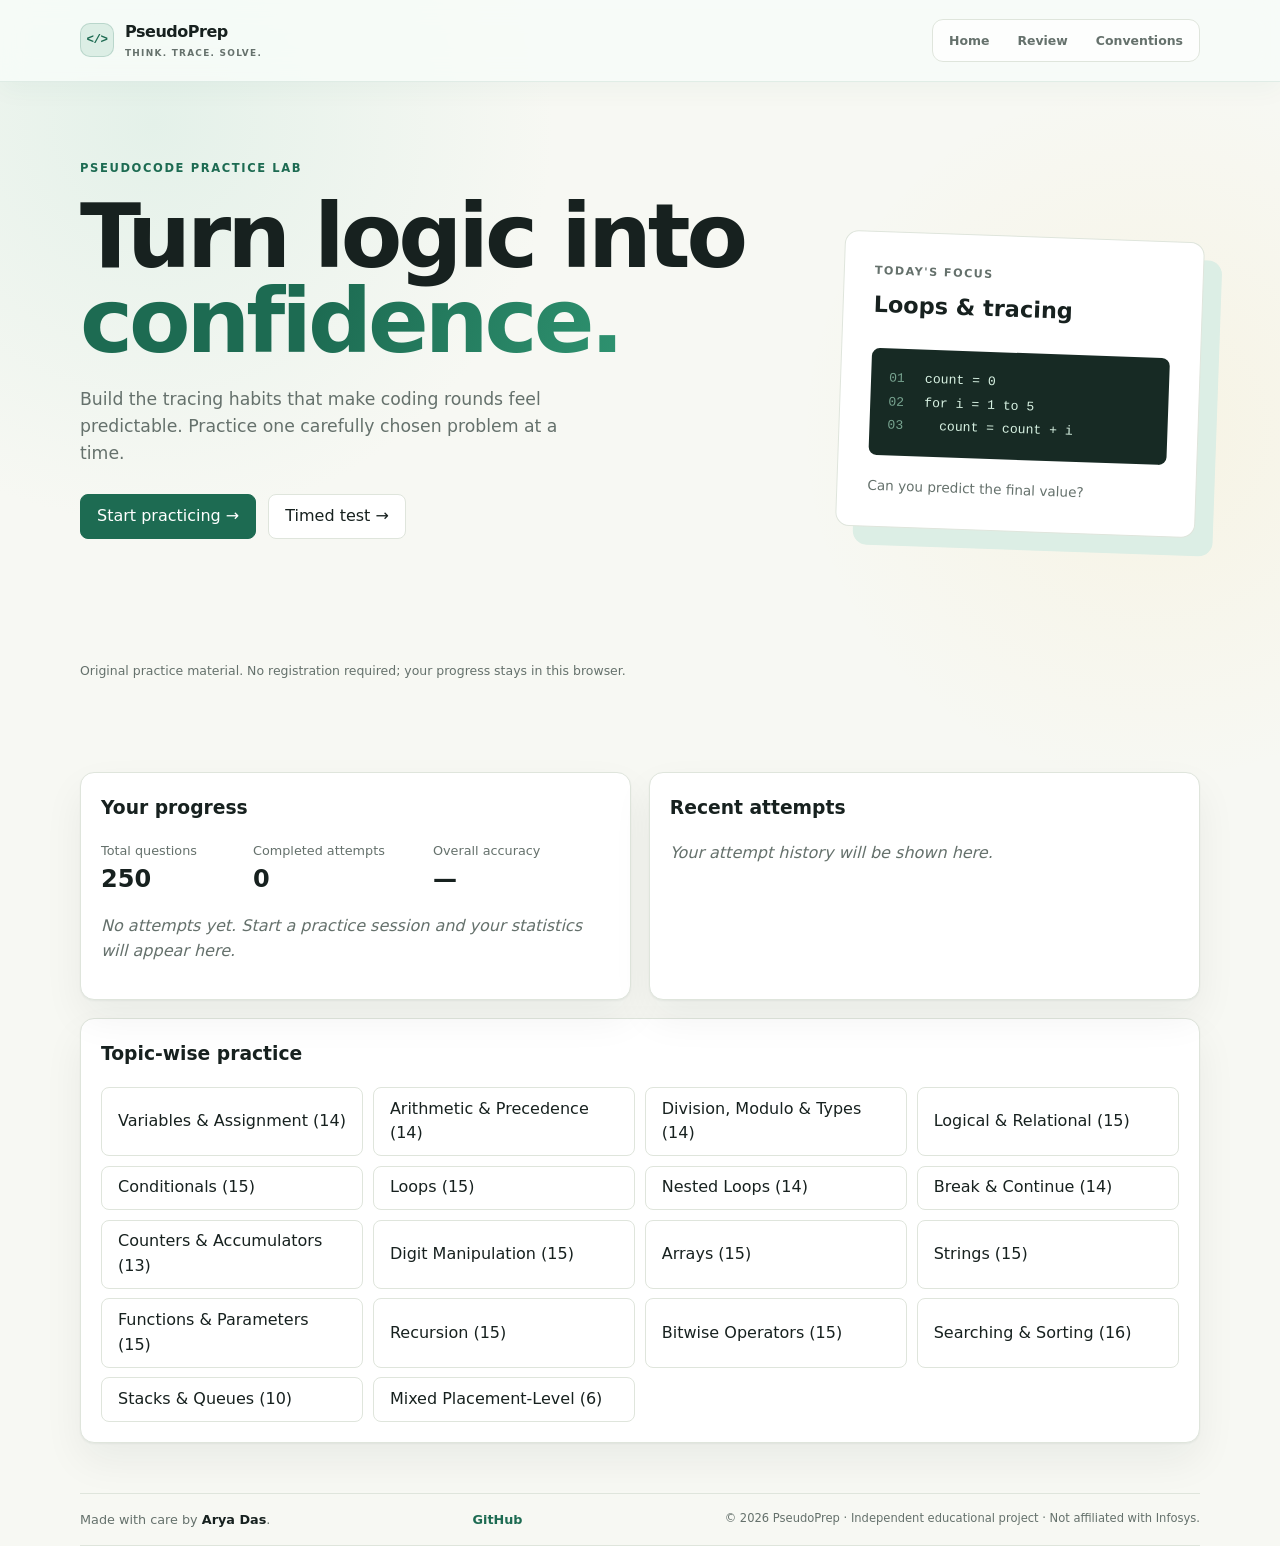
==== commit d80236b7: "Simplify footer and add creator credit Keep the footer minimal while crediting Arya Das and retainin" ====
--- a/index.html
+++ b/index.html
@@ -250,23 +250,11 @@
 
 <footer class="site-footer">
   <div class="site-footer-inner">
-    <div class="footer-brand">
-      <span class="footer-mark" aria-hidden="true">&gt;_</span>
-      <div>
-        <strong>PseudoPrep</strong>
-        <span>Think. Trace. Solve.</span>
-      </div>
-    </div>
-    <p class="footer-note">Original pseudocode practice for sharper problem-solving.</p>
+    <p class="footer-credit">Made with care by <strong>Arya Das</strong>.</p>
     <nav class="footer-links" aria-label="Footer links">
-      <a href="#guide">Quick guide</a>
       <a href="https://github.com/arya-dev2005/pseudoprep" target="_blank" rel="noopener noreferrer">GitHub</a>
     </nav>
-    <div class="footer-bottom">
-      <span>© 2026 PseudoPrep</span>
-      <span>Runs in your browser. Your progress stays on your device.</span>
-    </div>
-    <p class="footer-disclaimer">Independent educational project. Not affiliated with or endorsed by Infosys or any other company.</p>
+    <p class="footer-disclaimer">© 2026 PseudoPrep · Independent educational project · Not affiliated with Infosys.</p>
   </div>
 </footer>
 
--- a/style.css
+++ b/style.css
@@ -282,55 +282,26 @@
 /* ---------- footer / misc ---------- */
 .site-footer {
   width: min(1120px, calc(100% - 40px));
-  margin: 2rem auto 0;
+  margin: 1.5rem auto 0;
   color: var(--text-muted);
   font-size: .8rem;
 }
 .site-footer-inner {
-  display: grid;
-  grid-template-columns: auto 1fr auto;
-  align-items: center;
-  gap: 1rem 2rem;
-  padding: 1.4rem 1.5rem;
-  border: 1px solid var(--border);
-  border-radius: 14px;
-  background: var(--surface);
-  box-shadow: 0 8px 24px rgba(29, 107, 82, .04);
-}
-.footer-brand {
   display: flex;
   align-items: center;
-  gap: .7rem;
-  color: var(--text);
-}
-.footer-brand strong,
-.footer-brand span { display: block; }
-.footer-brand strong { font-size: .9rem; }
-.footer-brand div span { margin-top: .15rem; font-size: .62rem; letter-spacing: .1em; text-transform: uppercase; }
-.footer-mark {
-  display: grid !important;
-  width: 34px;
-  height: 34px;
-  place-items: center;
-  border: 1px solid rgba(29, 107, 82, .18);
-  border-radius: 9px;
-  color: var(--accent);
-  background: var(--accent-soft);
-  font: 700 .7rem ui-monospace, Consolas, monospace;
-}
-.footer-note { margin: 0; }
-.footer-links { display: flex; justify-content: flex-end; gap: 1rem; }
+  justify-content: space-between;
+  gap: 1rem;
+  padding: 1rem 0;
+  border-top: 1px solid var(--border);
+  border-bottom: 1px solid var(--border);
+}
+.footer-credit,
+.footer-disclaimer { margin: 0; }
+.footer-credit strong { color: var(--text); }
+.footer-links { display: flex; gap: 1rem; }
 .footer-links a { color: var(--accent); font-weight: 700; text-decoration: none; }
 .footer-links a:hover { text-decoration: underline; }
-.footer-bottom,
-.footer-disclaimer {
-  grid-column: 1 / -1;
-  margin: 0;
-  padding-top: .9rem;
-  border-top: 1px solid var(--border);
-}
-.footer-bottom { display: flex; justify-content: space-between; gap: 1rem; }
-.footer-disclaimer { padding-top: 0; border-top: 0; font-size: .72rem; }
+.footer-disclaimer { font-size: .72rem; }
 .muted { color: var(--text-muted); font-size: .9rem; }
 .visually-hidden {
   position: absolute; width: 1px; height: 1px;
@@ -349,9 +320,7 @@
   .site-header nav { width: 100%; }
   .q-actions .btn, .hero-actions .btn { flex: 1 1 auto; }
   .site-footer { width: calc(100% - 24px); }
-  .site-footer-inner { grid-template-columns: 1fr; gap: .9rem; padding: 1.2rem; }
-  .footer-links { justify-content: flex-start; }
-  .footer-bottom { flex-direction: column; gap: .35rem; }
+  .site-footer-inner { align-items: flex-start; flex-direction: column; gap: .45rem; }
 }
 
 /* ---------- PseudoPrep editorial skin ---------- */
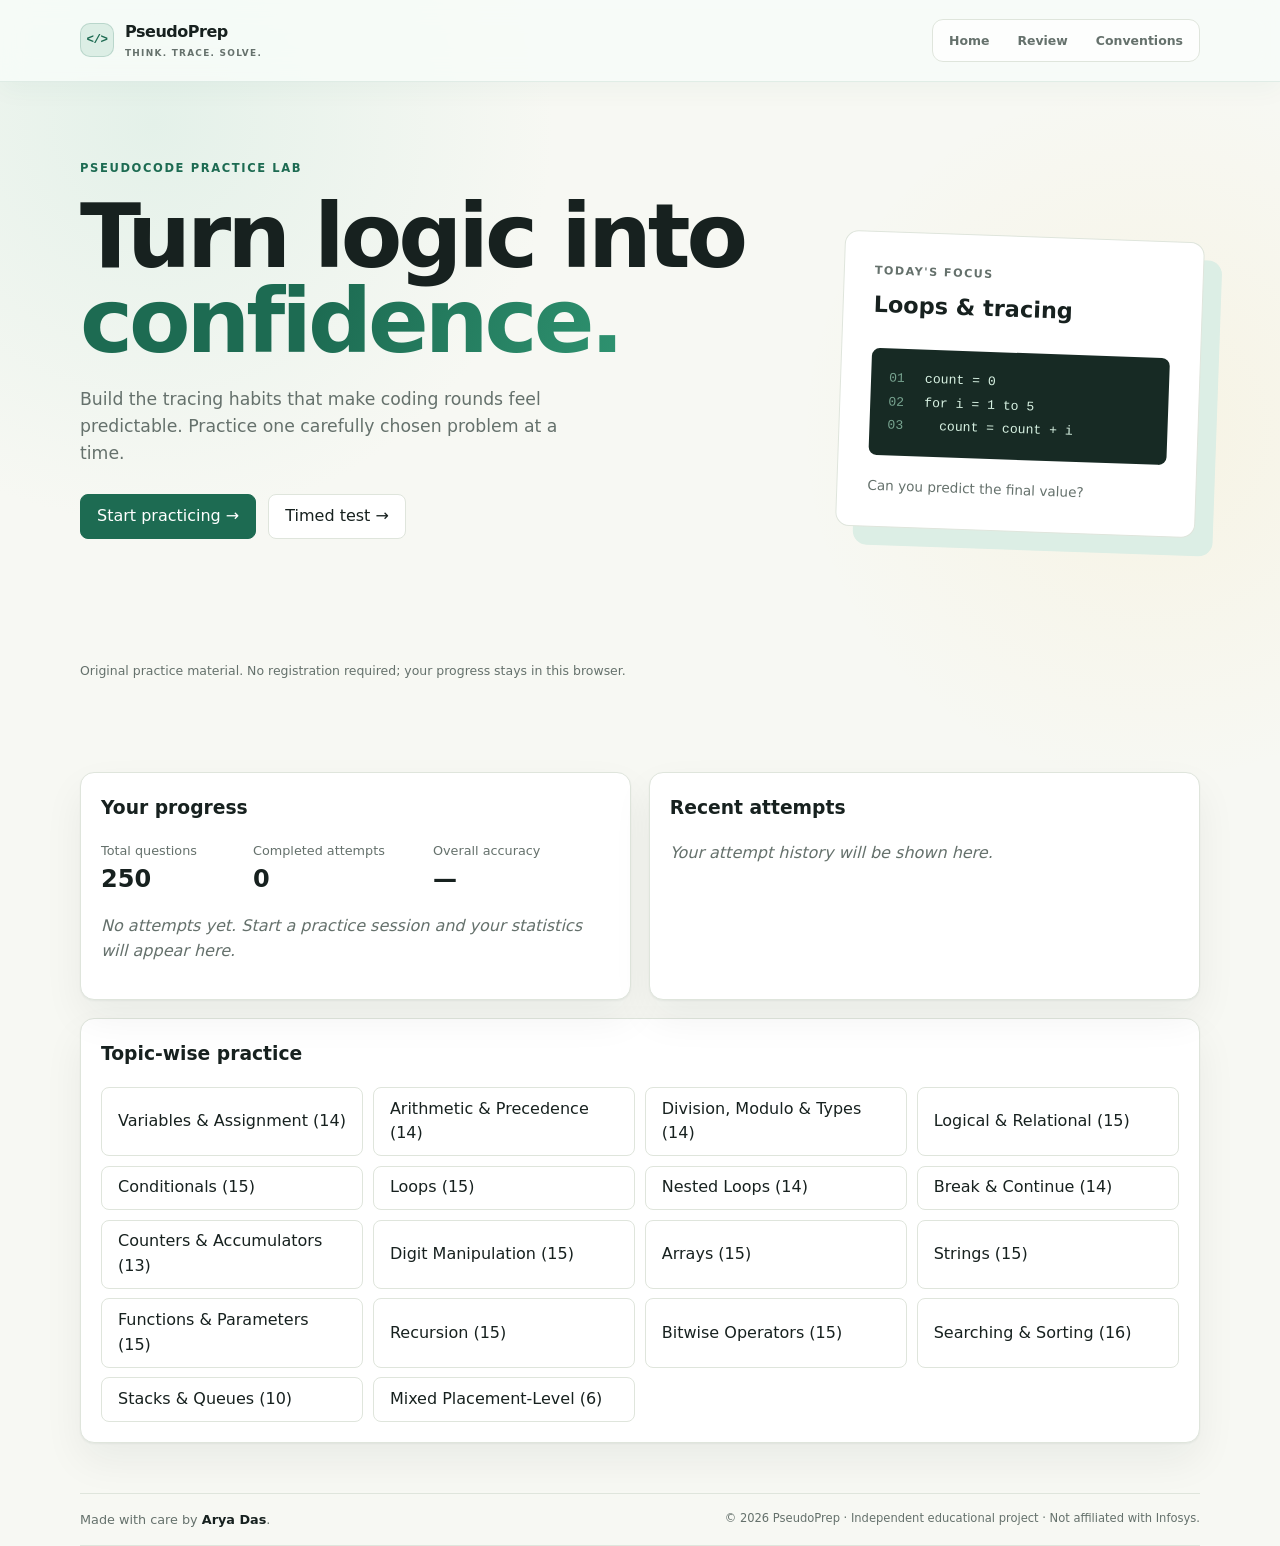
==== commit 333b41e6: "Remove GitHub link from footer Keep the footer focused on the creator credit and project disclaimer." ====
--- a/index.html
+++ b/index.html
@@ -251,9 +251,6 @@
 <footer class="site-footer">
   <div class="site-footer-inner">
     <p class="footer-credit">Made with care by <strong>Arya Das</strong>.</p>
-    <nav class="footer-links" aria-label="Footer links">
-      <a href="https://github.com/arya-dev2005/pseudoprep" target="_blank" rel="noopener noreferrer">GitHub</a>
-    </nav>
     <p class="footer-disclaimer">© 2026 PseudoPrep · Independent educational project · Not affiliated with Infosys.</p>
   </div>
 </footer>
--- a/style.css
+++ b/style.css
@@ -298,9 +298,6 @@
 .footer-credit,
 .footer-disclaimer { margin: 0; }
 .footer-credit strong { color: var(--text); }
-.footer-links { display: flex; gap: 1rem; }
-.footer-links a { color: var(--accent); font-weight: 700; text-decoration: none; }
-.footer-links a:hover { text-decoration: underline; }
 .footer-disclaimer { font-size: .72rem; }
 .muted { color: var(--text-muted); font-size: .9rem; }
 .visually-hidden {
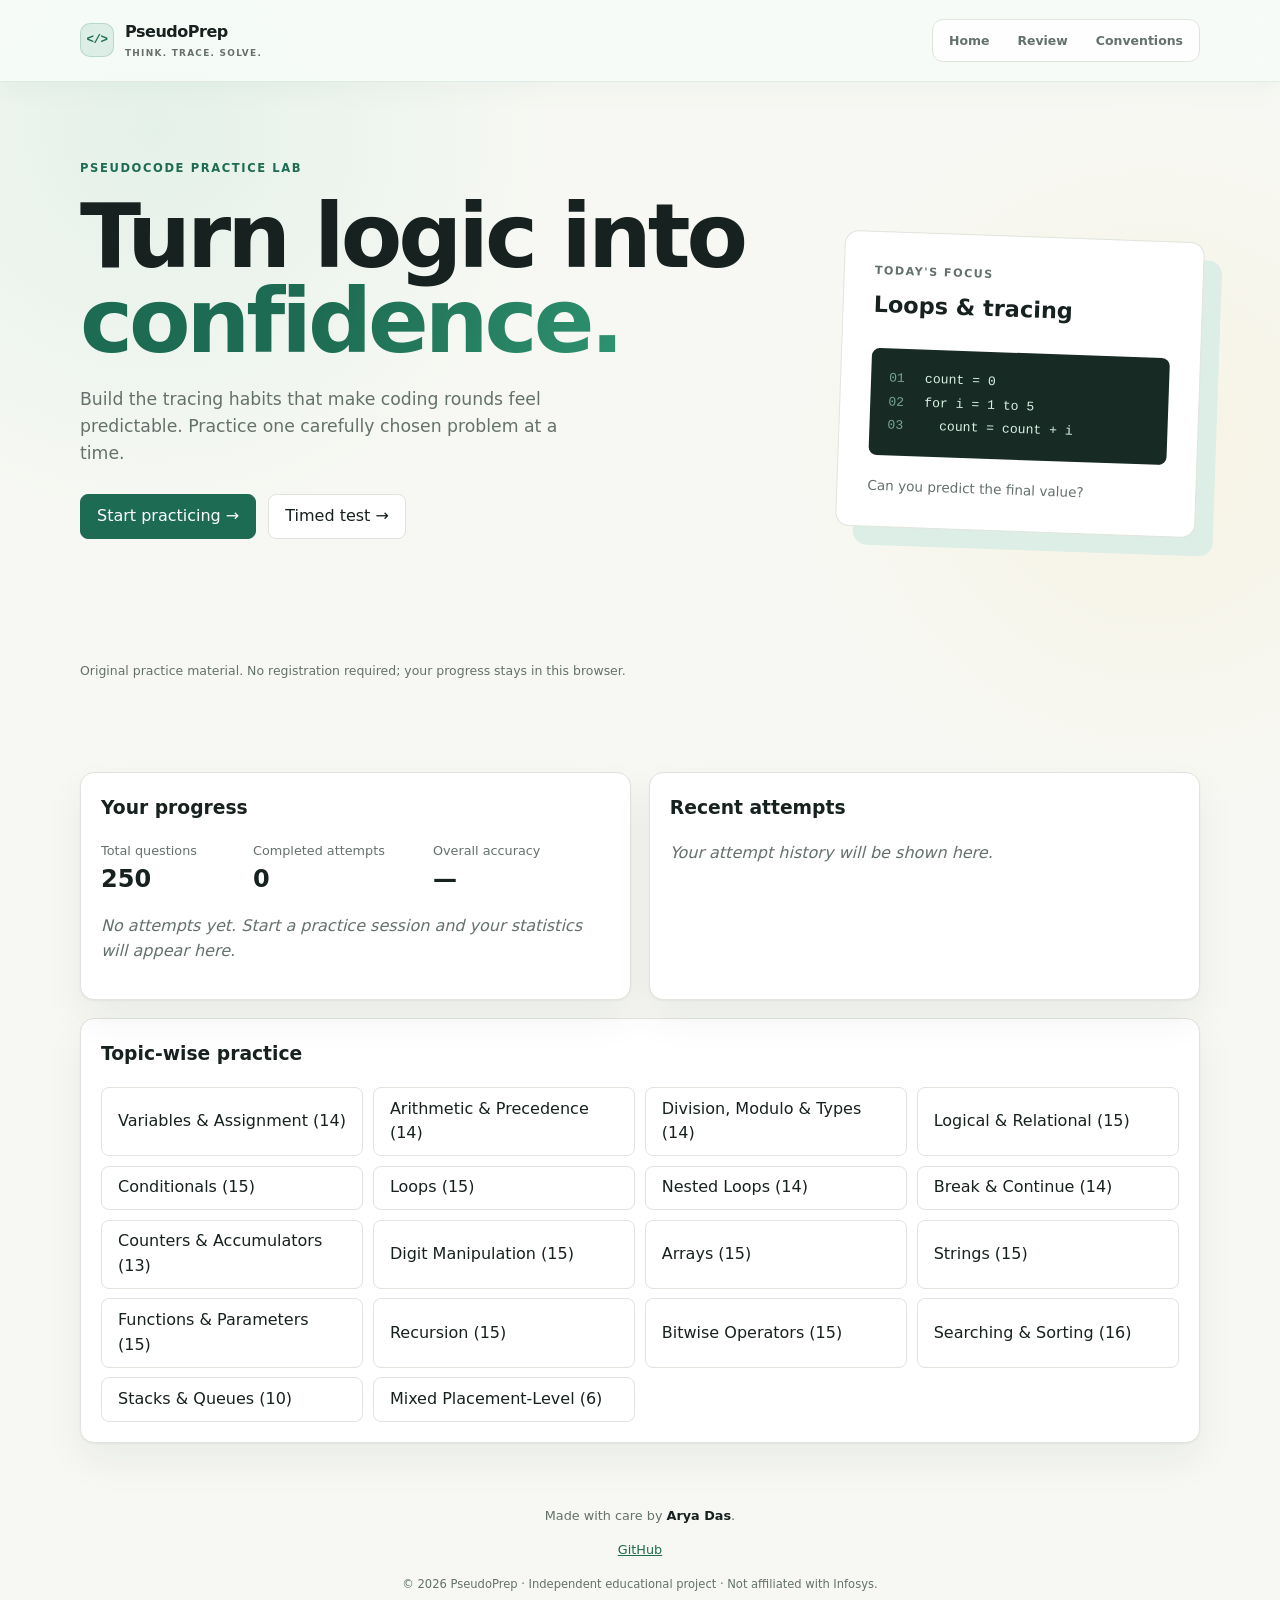
==== commit 932f9ae7: "Match GitHub Pages footer layout Use a centered minimal footer with the creator credit, GitHub link," ====
--- a/index.html
+++ b/index.html
@@ -251,6 +251,7 @@
 <footer class="site-footer">
   <div class="site-footer-inner">
     <p class="footer-credit">Made with care by <strong>Arya Das</strong>.</p>
+    <a class="footer-github" href="https://github.com/arya-dev2005/pseudoprep" target="_blank" rel="noopener noreferrer">GitHub</a>
     <p class="footer-disclaimer">© 2026 PseudoPrep · Independent educational project · Not affiliated with Infosys.</p>
   </div>
 </footer>
--- a/style.css
+++ b/style.css
@@ -282,22 +282,23 @@
 /* ---------- footer / misc ---------- */
 .site-footer {
   width: min(1120px, calc(100% - 40px));
-  margin: 1.5rem auto 0;
+  margin: 1rem auto 0;
   color: var(--text-muted);
   font-size: .8rem;
+  text-align: center;
 }
 .site-footer-inner {
-  display: flex;
-  align-items: center;
-  justify-content: space-between;
-  gap: 1rem;
-  padding: 1rem 0;
-  border-top: 1px solid var(--border);
-  border-bottom: 1px solid var(--border);
+  padding: 1.25rem 0 1.5rem;
 }
 .footer-credit,
 .footer-disclaimer { margin: 0; }
 .footer-credit strong { color: var(--text); }
+.footer-github {
+  display: inline-block;
+  margin: .9rem 0 1rem;
+  color: var(--accent);
+  text-decoration: underline;
+}
 .footer-disclaimer { font-size: .72rem; }
 .muted { color: var(--text-muted); font-size: .9rem; }
 .visually-hidden {
@@ -317,7 +318,7 @@
   .site-header nav { width: 100%; }
   .q-actions .btn, .hero-actions .btn { flex: 1 1 auto; }
   .site-footer { width: calc(100% - 24px); }
-  .site-footer-inner { align-items: flex-start; flex-direction: column; gap: .45rem; }
+  .site-footer { width: calc(100% - 24px); }
 }
 
 /* ---------- PseudoPrep editorial skin ---------- */
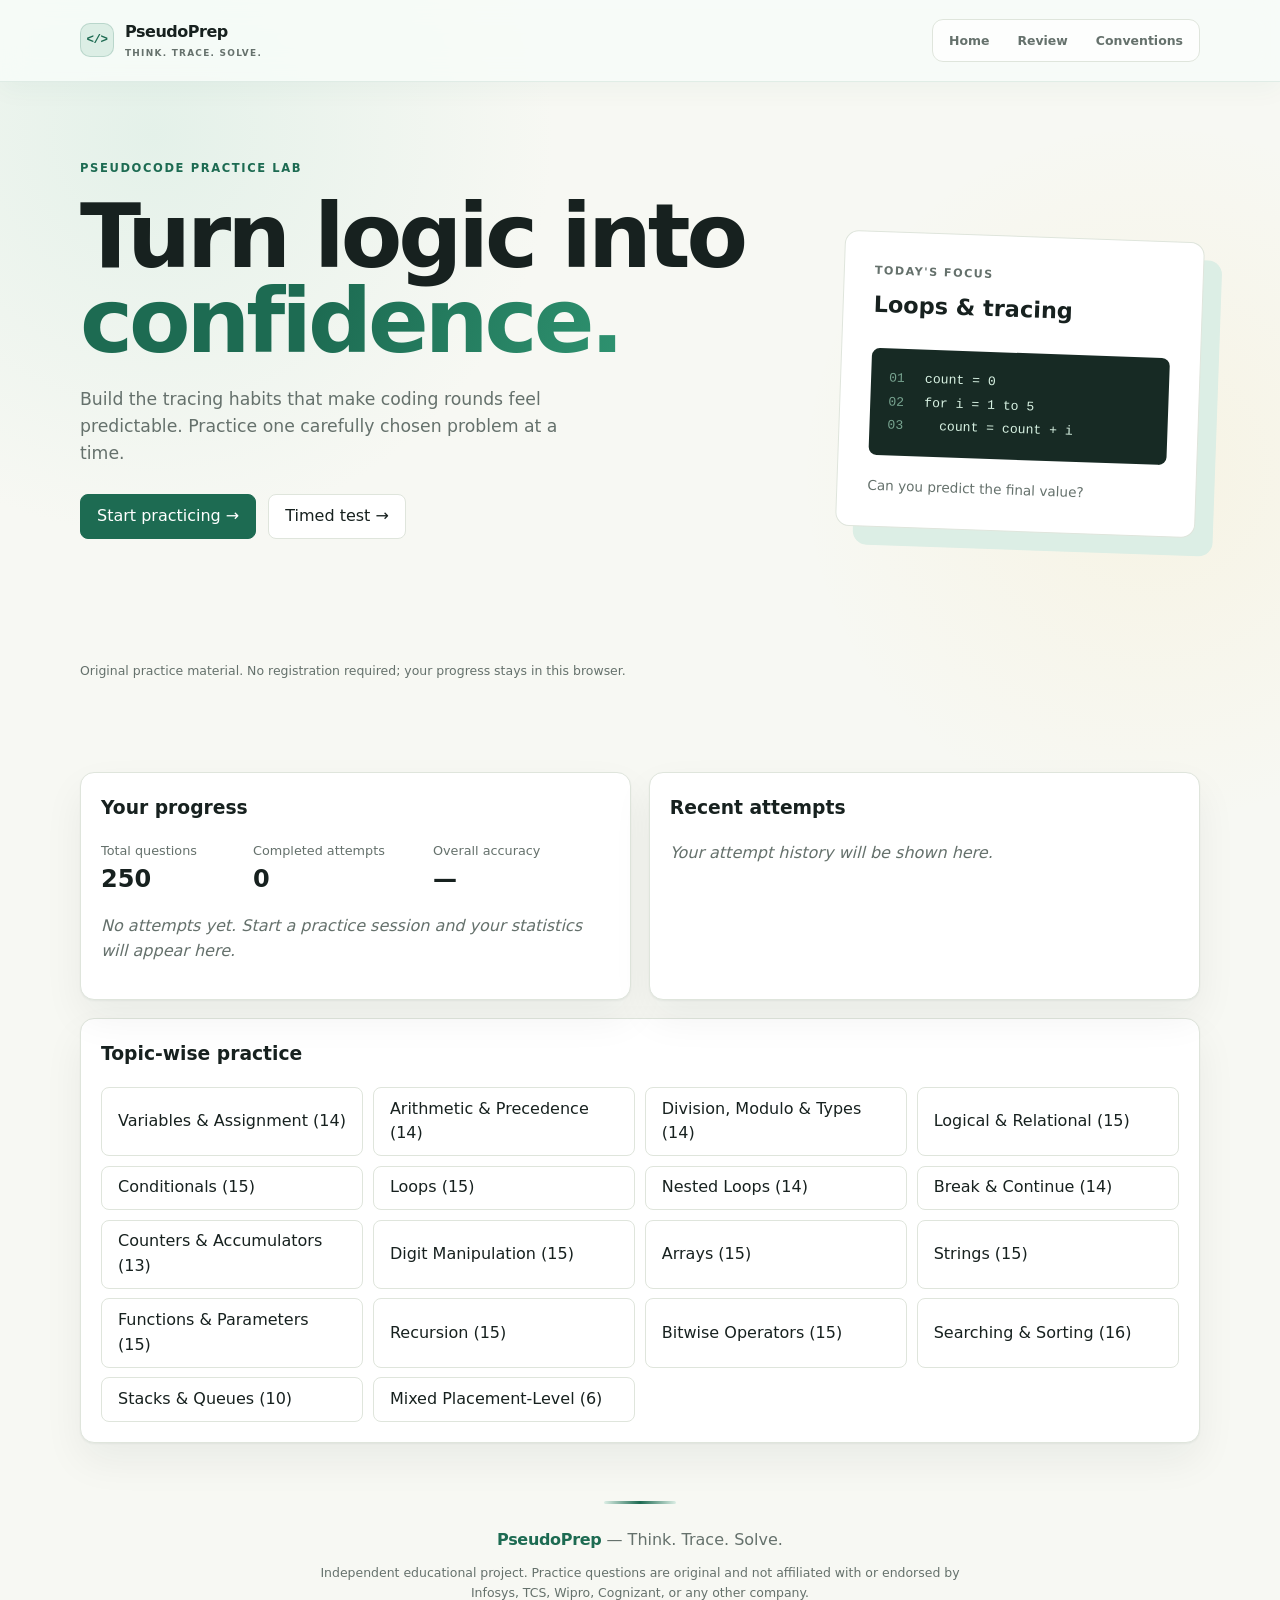
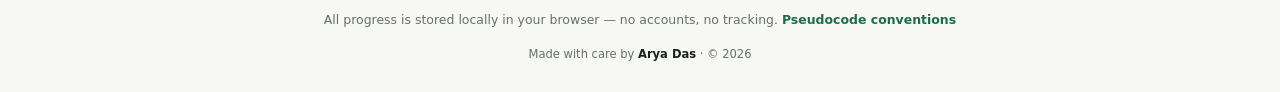
==== commit d3af69a1: "Refresh footer styling and messaging Add a decorative divider, creator credit, privacy note, and bro" ====
--- a/index.html
+++ b/index.html
@@ -249,10 +249,18 @@
 </main>
 
 <footer class="site-footer">
+  <hr>
   <div class="site-footer-inner">
-    <p class="footer-credit">Made with care by <strong>Arya Das</strong>.</p>
-    <a class="footer-github" href="https://github.com/arya-dev2005/pseudoprep" target="_blank" rel="noopener noreferrer">GitHub</a>
-    <p class="footer-disclaimer">© 2026 PseudoPrep · Independent educational project · Not affiliated with Infosys.</p>
+    <p class="footer-brand"><strong>PseudoPrep</strong> <span>— Think. Trace. Solve.</span></p>
+    <p class="footer-note">
+      Independent educational project. Practice questions are original and not
+      affiliated with or endorsed by Infosys, TCS, Wipro, Cognizant, or any other company.
+    </p>
+    <p class="footer-note">
+      All progress is stored locally in your browser — no accounts, no tracking.
+      <a href="#view-conventions">Pseudocode conventions</a>
+    </p>
+    <p class="footer-credit">Made with care by <strong>Arya Das</strong> · © 2026</p>
   </div>
 </footer>
 
--- a/style.css
+++ b/style.css
@@ -282,24 +282,30 @@
 /* ---------- footer / misc ---------- */
 .site-footer {
   width: min(1120px, calc(100% - 40px));
-  margin: 1rem auto 0;
+  margin: 2rem auto 0;
   color: var(--text-muted);
-  font-size: .8rem;
+  font-size: .78rem;
   text-align: center;
 }
+.site-footer hr {
+  width: 72px;
+  height: 3px;
+  margin: 0 auto 1.5rem;
+  border: 0;
+  border-radius: 999px;
+  background: linear-gradient(90deg, var(--accent-soft), var(--accent), var(--accent-soft));
+}
 .site-footer-inner {
-  padding: 1.25rem 0 1.5rem;
-}
-.footer-credit,
-.footer-disclaimer { margin: 0; }
+  padding: 0 1rem 1.8rem;
+}
+.footer-brand { margin: 0 0 .65rem; color: var(--text); font-size: 1rem; }
+.footer-brand strong { color: var(--accent); letter-spacing: -.02em; }
+.footer-brand span { color: var(--text-muted); }
+.footer-note { max-width: 680px; margin: .45rem auto; line-height: 1.6; }
+.footer-note a { color: var(--accent); font-weight: 700; text-decoration: none; }
+.footer-note a:hover { text-decoration: underline; }
+.footer-credit { margin: 1rem 0 0; font-size: .72rem; }
 .footer-credit strong { color: var(--text); }
-.footer-github {
-  display: inline-block;
-  margin: .9rem 0 1rem;
-  color: var(--accent);
-  text-decoration: underline;
-}
-.footer-disclaimer { font-size: .72rem; }
 .muted { color: var(--text-muted); font-size: .9rem; }
 .visually-hidden {
   position: absolute; width: 1px; height: 1px;
@@ -319,6 +325,8 @@
   .q-actions .btn, .hero-actions .btn { flex: 1 1 auto; }
   .site-footer { width: calc(100% - 24px); }
   .site-footer { width: calc(100% - 24px); }
+  .footer-brand { font-size: .95rem; }
+  .footer-note { line-height: 1.5; }
 }
 
 /* ---------- PseudoPrep editorial skin ---------- */
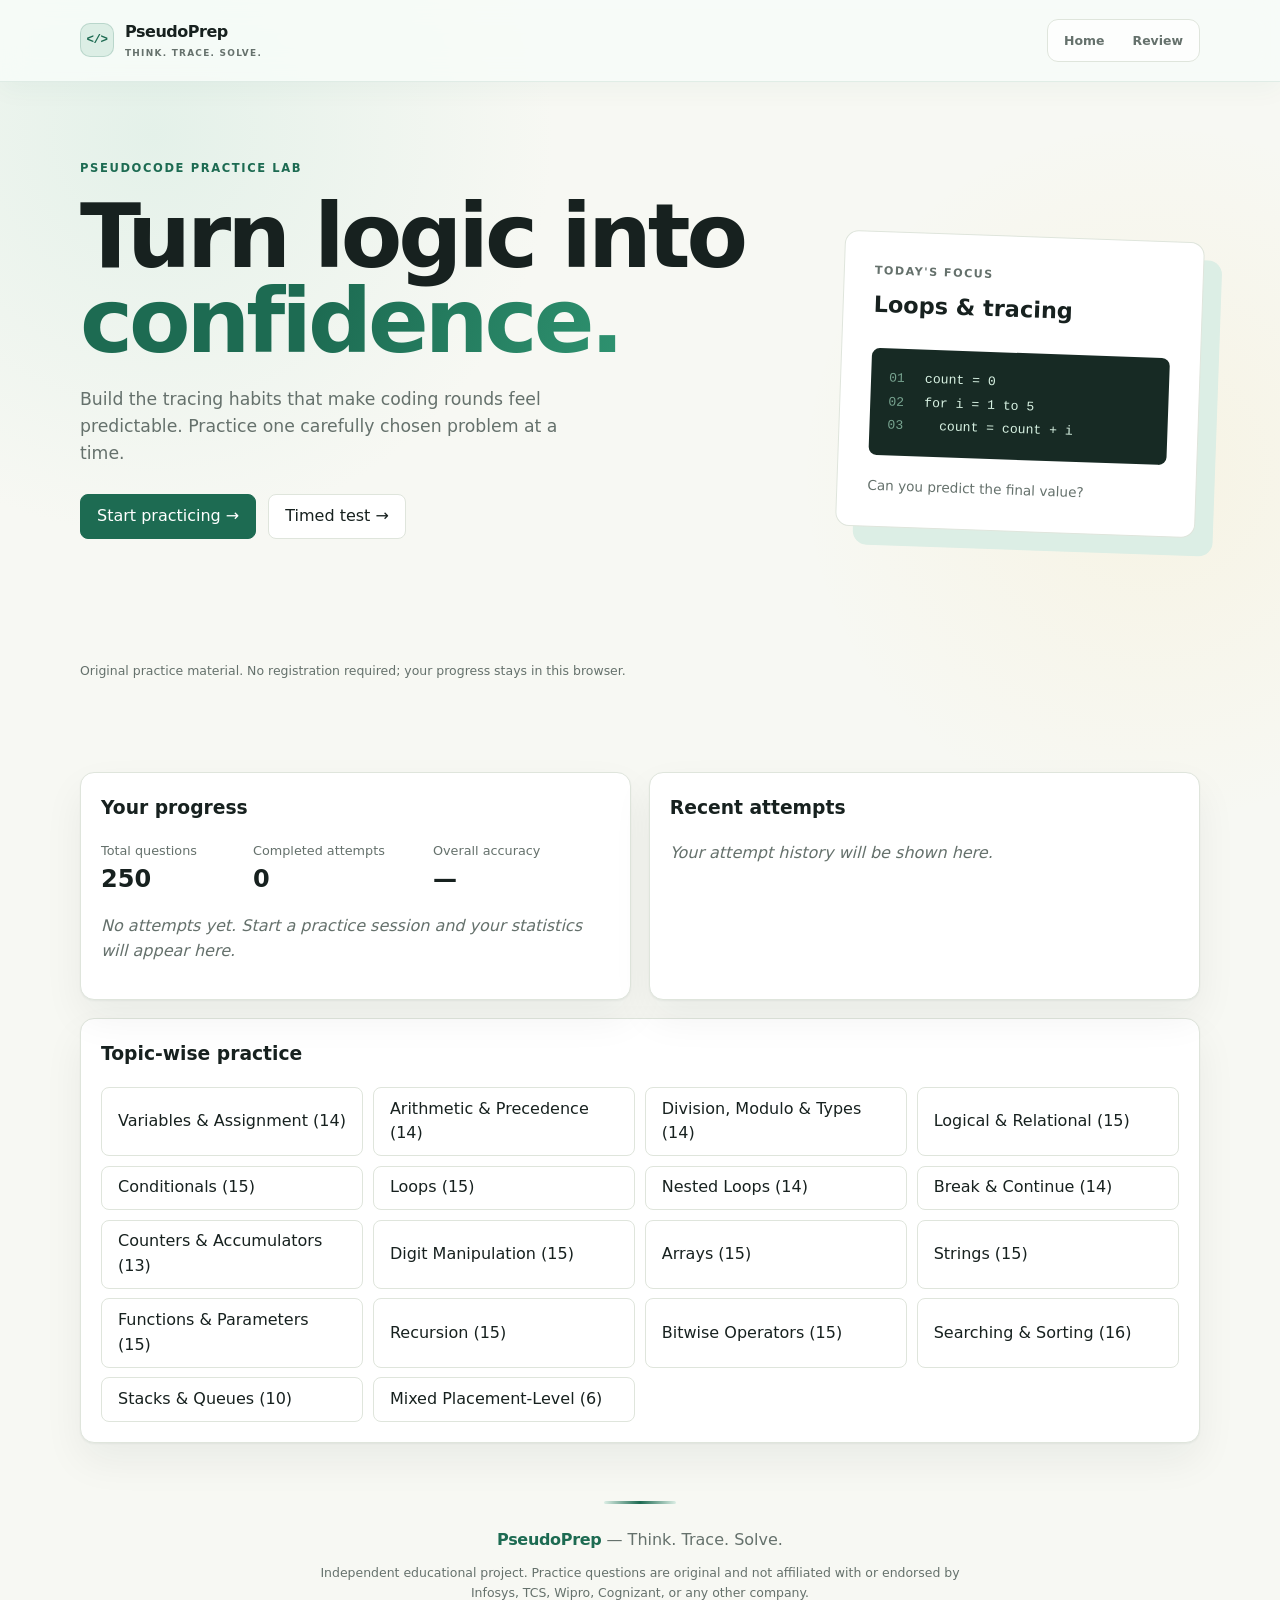
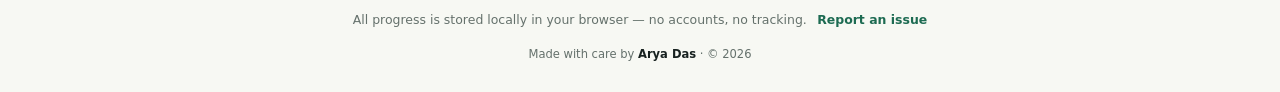
==== commit d86f8a83: "Remove conventions and add issue reporting Simplify navigation, remove the conventions view, and add" ====
--- a/index.html
+++ b/index.html
@@ -16,7 +16,6 @@
   <nav aria-label="Primary">
     <button class="btn ghost" data-nav="home">Home</button>
     <button class="btn ghost" data-nav="review">Review</button>
-    <button class="btn ghost" data-nav="conventions">Conventions</button>
   </nav>
 </header>
 
@@ -227,25 +226,6 @@
     <button class="btn primary" id="practiseIncorrectBtn">Practise previously incorrect questions</button>
   </section>
 
-  <!-- ================= CONVENTIONS ================= -->
-  <section id="view-conventions" class="view" aria-labelledby="conv-heading" hidden>
-    <h2 id="conv-heading">Pseudocode conventions used on this site</h2>
-    <div class="card conv-list">
-      <ul>
-        <li>Statements execute in order; assignments happen when reached.</li>
-        <li><code>FOR i = a TO b</code> is <strong>inclusive</strong> of both <code>a</code> and <code>b</code>, stepping by 1. <code>STEP -1</code> steps down by 1.</li>
-        <li><code>/</code> between integers is <strong>integer division truncating toward zero</strong> (e.g. <code>7 / 2 = 3</code>).</li>
-        <li><code>MOD</code> is the remainder after integer division (e.g. <code>17 MOD 5 = 2</code>); questions using negatives state the convention in the prompt.</li>
-        <li><code>AND</code>, <code>OR</code>, <code>NOT</code> follow standard Boolean logic and <strong>short-circuit</strong>: the right side is not evaluated if the left side already decides the result.</li>
-        <li><code>BREAK</code> exits the innermost loop; <code>CONTINUE</code> jumps to the next iteration of the innermost loop.</li>
-        <li>Arrays and strings are <strong>0-indexed</strong> unless the question explicitly says otherwise.</li>
-        <li>Functions receive arguments <strong>by value</strong> (changes to parameters don't affect the caller's variables) and return a single value via <code>RETURN</code>.</li>
-        <li>Recursion questions always show the base case explicitly.</li>
-        <li><code>PRINT x</code> outputs the value of x; multiple prints appear in output order.</li>
-      </ul>
-      <p class="muted">Students trace the pseudocode manually — this site does not execute pseudocode. All questions are original practice material and are not affiliated with or endorsed by Infosys.</p>
-    </div>
-  </section>
 </main>
 
 <footer class="site-footer">
@@ -258,7 +238,7 @@
     </p>
     <p class="footer-note">
       All progress is stored locally in your browser — no accounts, no tracking.
-      <a href="#view-conventions">Pseudocode conventions</a>
+      <a href="https://github.com/arya-dev2005/pseudoprep/issues" target="_blank" rel="noopener noreferrer">Report an issue</a>
     </p>
     <p class="footer-credit">Made with care by <strong>Arya Das</strong> · © 2026</p>
   </div>
--- a/style.css
+++ b/style.css
@@ -253,17 +253,6 @@
 .review-filters label { display: block; font-weight: 600; margin-bottom: .25rem; }
 .review-filters select { width: 100%; padding: .45rem; border-radius: 8px; border: 1px solid var(--border); background: var(--surface); color: var(--text); }
 
-/* ---------- conventions ---------- */
-.conv-list code {
-  color: var(--accent-strong);
-  background: var(--accent-soft);
-  border: 1px solid rgba(29, 107, 82, .12);
-  padding: .08rem .38rem;
-  border-radius: 5px;
-  font: 700 .86em/1.4 ui-monospace, Consolas, monospace;
-  white-space: nowrap;
-}
-
 /* ---------- dialog / toast ---------- */
 dialog {
   border: 1px solid var(--border); border-radius: var(--radius);
@@ -302,7 +291,7 @@
 .footer-brand strong { color: var(--accent); letter-spacing: -.02em; }
 .footer-brand span { color: var(--text-muted); }
 .footer-note { max-width: 680px; margin: .45rem auto; line-height: 1.6; }
-.footer-note a { color: var(--accent); font-weight: 700; text-decoration: none; }
+.footer-note a { display: inline-block; margin-left: .4rem; color: var(--accent); font-weight: 700; text-decoration: none; }
 .footer-note a:hover { text-decoration: underline; }
 .footer-credit { margin: 1rem 0 0; font-size: .72rem; }
 .footer-credit strong { color: var(--text); }
@@ -323,7 +312,6 @@
   .card { padding: .95rem; }
   .site-header nav { width: 100%; }
   .q-actions .btn, .hero-actions .btn { flex: 1 1 auto; }
-  .site-footer { width: calc(100% - 24px); }
   .site-footer { width: calc(100% - 24px); }
   .footer-brand { font-size: .95rem; }
   .footer-note { line-height: 1.5; }
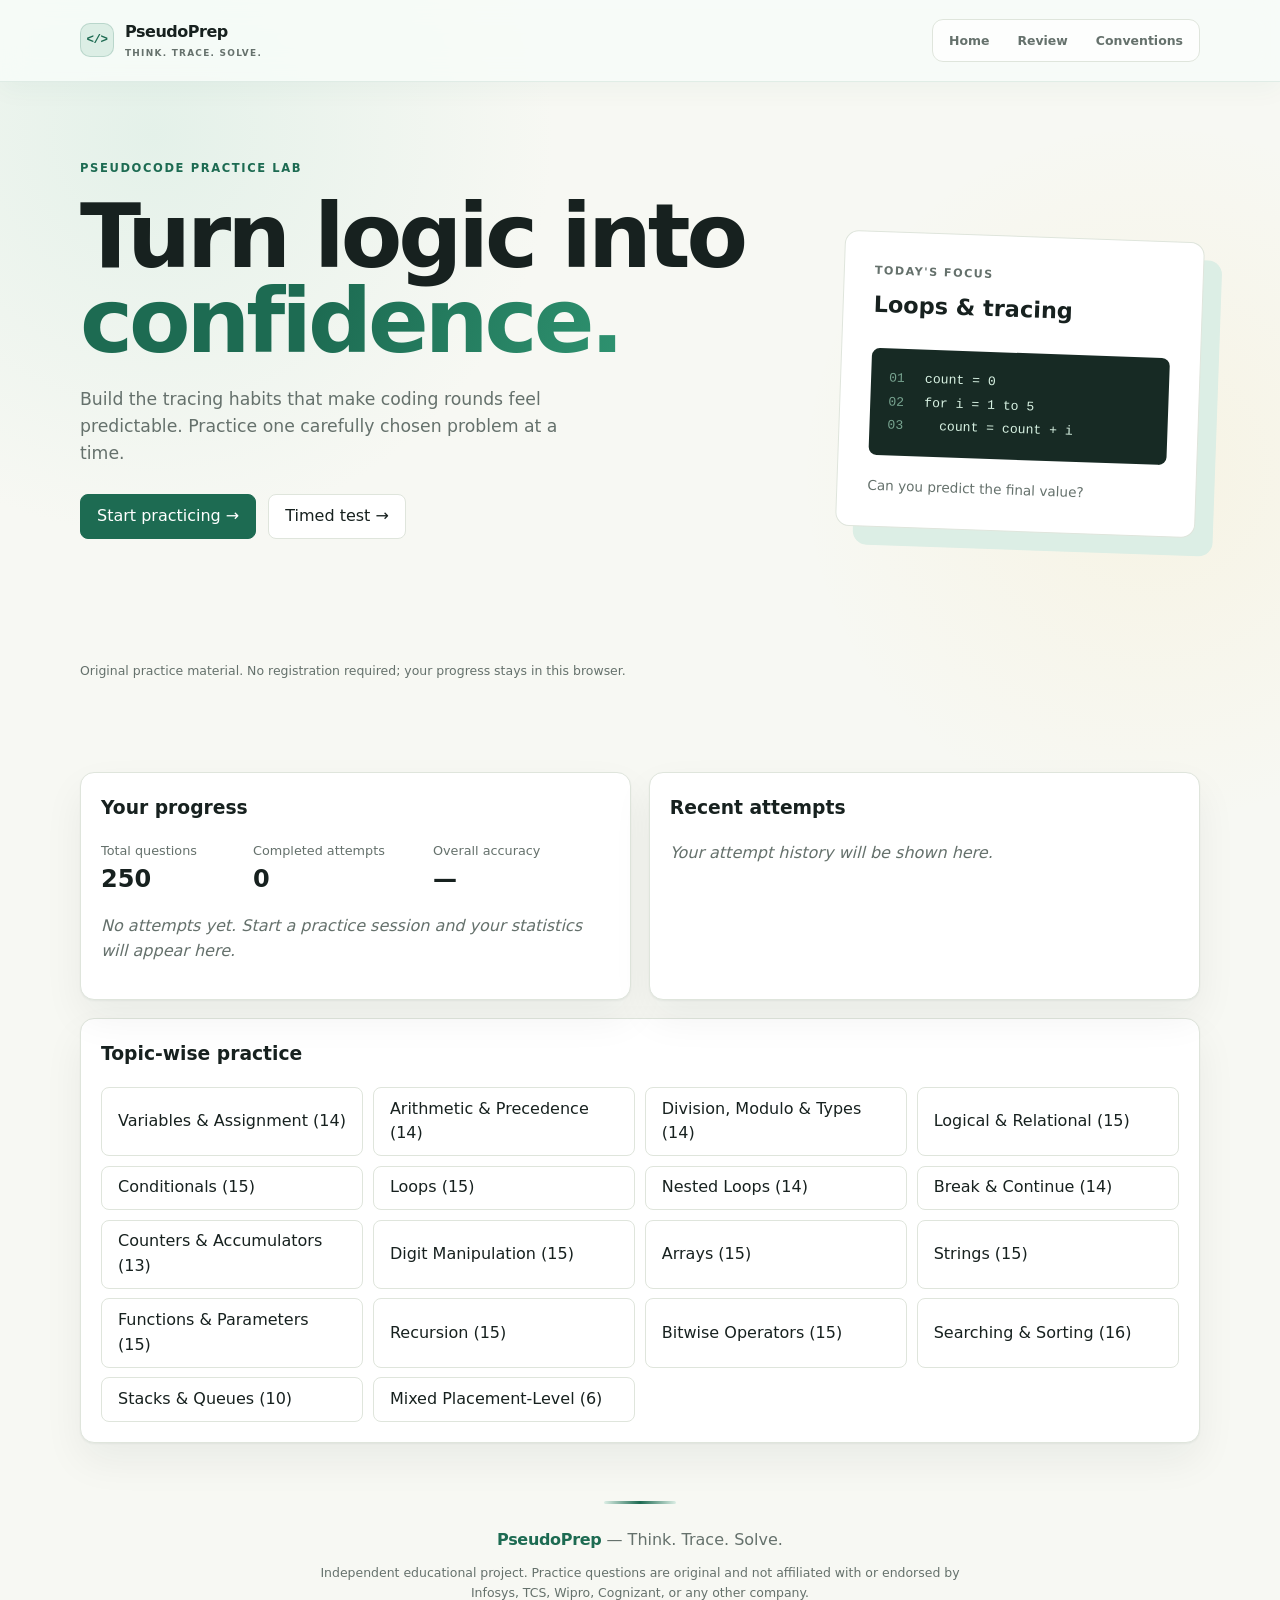
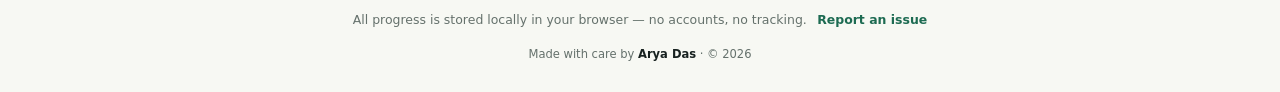
==== commit f1f1f46f: "Restore conventions navigation Keep the conventions view in the header while retaining the footer is" ====
--- a/index.html
+++ b/index.html
@@ -16,6 +16,7 @@
   <nav aria-label="Primary">
     <button class="btn ghost" data-nav="home">Home</button>
     <button class="btn ghost" data-nav="review">Review</button>
+    <button class="btn ghost" data-nav="conventions">Conventions</button>
   </nav>
 </header>
 
@@ -226,6 +227,25 @@
     <button class="btn primary" id="practiseIncorrectBtn">Practise previously incorrect questions</button>
   </section>
 
+  <!-- ================= CONVENTIONS ================= -->
+  <section id="view-conventions" class="view" aria-labelledby="conv-heading" hidden>
+    <h2 id="conv-heading">Pseudocode conventions used on this site</h2>
+    <div class="card conv-list">
+      <ul>
+        <li>Statements execute in order; assignments happen when reached.</li>
+        <li><code>FOR i = a TO b</code> is <strong>inclusive</strong> of both <code>a</code> and <code>b</code>, stepping by 1. <code>STEP -1</code> steps down by 1.</li>
+        <li><code>/</code> between integers is <strong>integer division truncating toward zero</strong> (e.g. <code>7 / 2 = 3</code>).</li>
+        <li><code>MOD</code> is the remainder after integer division (e.g. <code>17 MOD 5 = 2</code>); questions using negatives state the convention in the prompt.</li>
+        <li><code>AND</code>, <code>OR</code>, <code>NOT</code> follow standard Boolean logic and <strong>short-circuit</strong>: the right side is not evaluated if the left side already decides the result.</li>
+        <li><code>BREAK</code> exits the innermost loop; <code>CONTINUE</code> jumps to the next iteration of the innermost loop.</li>
+        <li>Arrays and strings are <strong>0-indexed</strong> unless the question explicitly says otherwise.</li>
+        <li>Functions receive arguments <strong>by value</strong> (changes to parameters don't affect the caller's variables) and return a single value via <code>RETURN</code>.</li>
+        <li>Recursion questions always show the base case explicitly.</li>
+        <li><code>PRINT x</code> outputs the value of x; multiple prints appear in output order.</li>
+      </ul>
+      <p class="muted">Students trace the pseudocode manually — this site does not execute pseudocode. All questions are original practice material and are not affiliated with or endorsed by Infosys.</p>
+    </div>
+  </section>
 </main>
 
 <footer class="site-footer">
--- a/style.css
+++ b/style.css
@@ -254,6 +254,15 @@
 .review-filters select { width: 100%; padding: .45rem; border-radius: 8px; border: 1px solid var(--border); background: var(--surface); color: var(--text); }
 
 /* ---------- dialog / toast ---------- */
+.conv-list code {
+  color: var(--accent-strong);
+  background: var(--accent-soft);
+  border: 1px solid rgba(29, 107, 82, .12);
+  padding: .08rem .38rem;
+  border-radius: 5px;
+  font: 700 .86em/1.4 ui-monospace, Consolas, monospace;
+  white-space: nowrap;
+}
 dialog {
   border: 1px solid var(--border); border-radius: var(--radius);
   background: var(--surface); color: var(--text);
